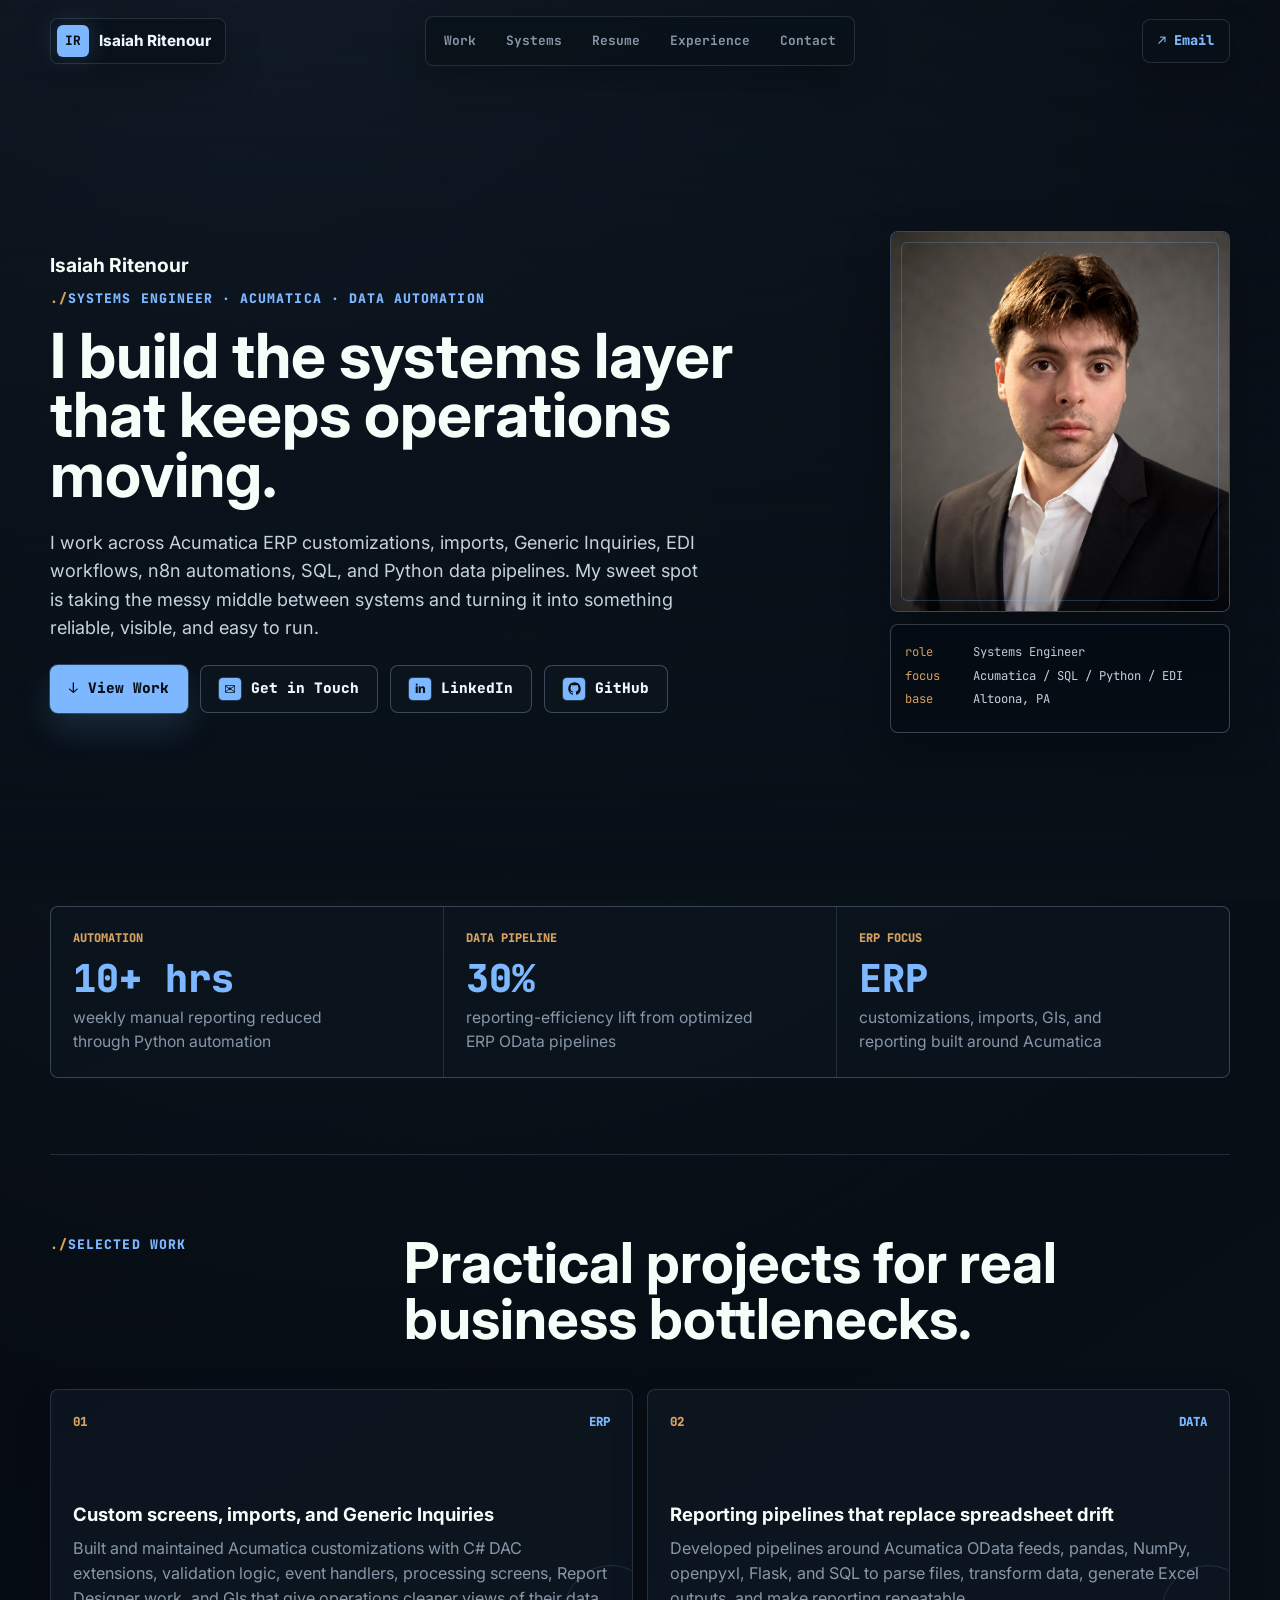
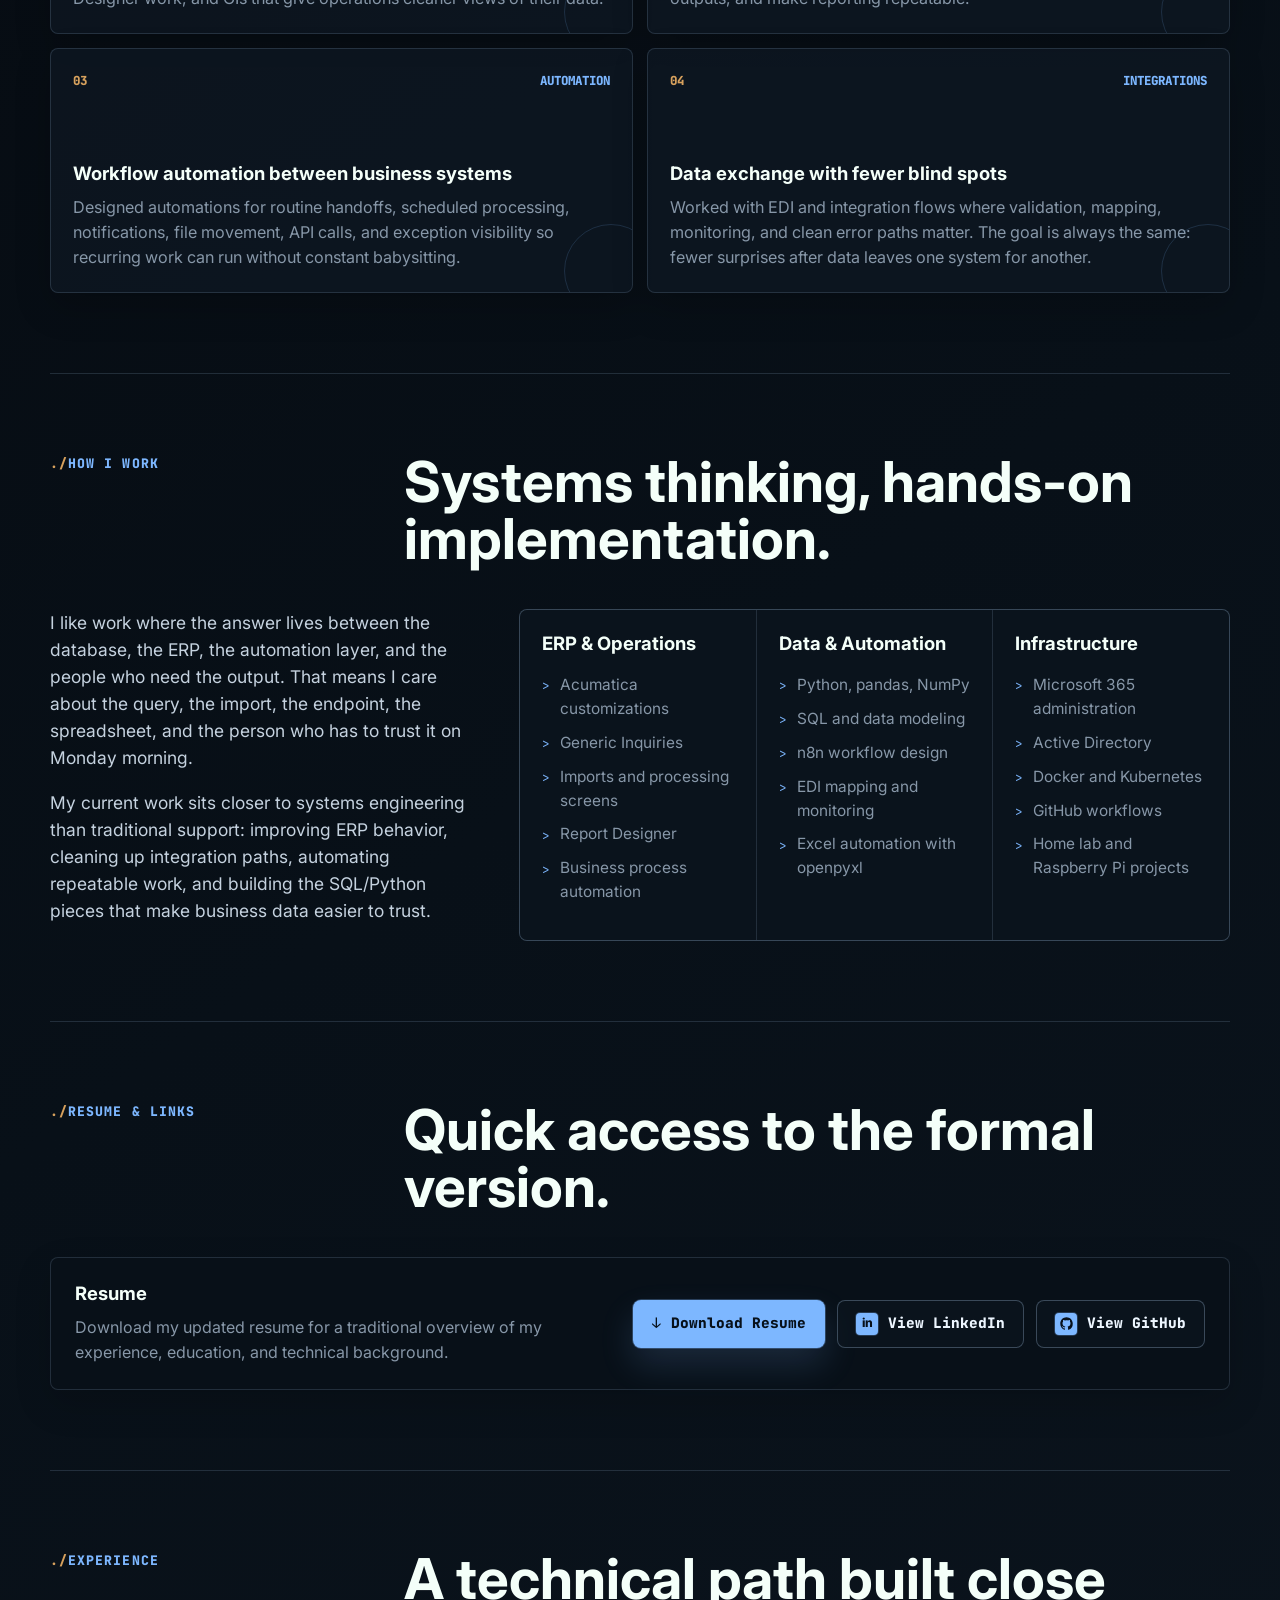
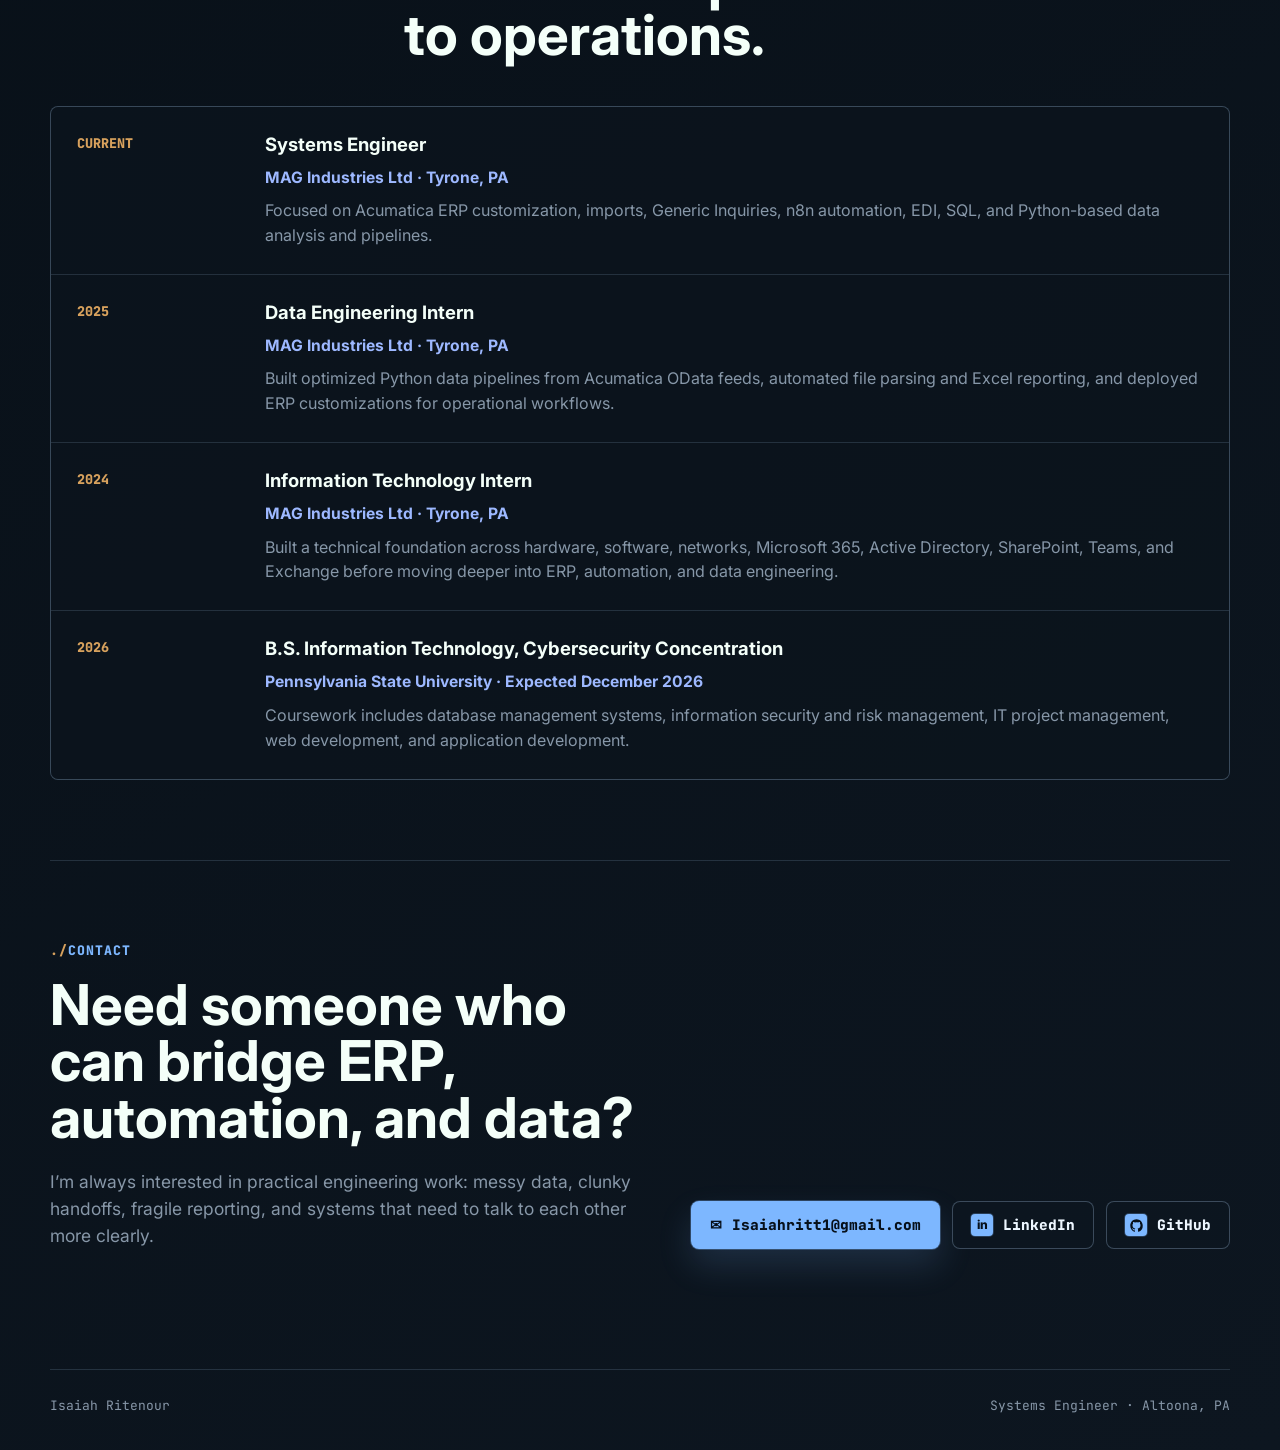
==== index.html @ cf92250d "Make sizing / spacing universal from devices to devices." ====
<!doctype html>
<html lang="en">
  <head>
    <meta charset="utf-8">
    <meta name="viewport" content="width=device-width, initial-scale=1">
    <meta
      name="description"
      content="Isaiah Ritenour's portfolio featuring Acumatica ERP customizations, EDI workflows, n8n automation, SQL, Python data pipelines, and IT systems engineering projects."
    >
    <meta property="og:title" content="Isaiah Ritenour | Systems Engineer">
    <meta
      property="og:description"
      content="Portfolio featuring Acumatica ERP customizations, EDI workflows, n8n automation, SQL, Python data pipelines, and IT systems engineering projects."
    >
    <meta property="og:url" content="https://isaiahritenour.com">
    <meta property="og:type" content="website">
    <meta property="og:site_name" content="Isaiah Ritenour Portfolio">
    <meta property="og:image" content="https://isaiahritenour.com/assets/favicon.png">
    <meta property="og:image:alt" content="IR monogram for Isaiah Ritenour">
    <meta name="twitter:card" content="summary">
    <meta name="twitter:title" content="Isaiah Ritenour | Systems Engineer">
    <meta
      name="twitter:description"
      content="Portfolio featuring Acumatica ERP customizations, EDI workflows, n8n automation, SQL, Python data pipelines, and IT systems engineering projects."
    >
    <meta name="twitter:image" content="https://isaiahritenour.com/assets/favicon.png">
    <meta name="twitter:image:alt" content="IR monogram for Isaiah Ritenour">
    <title>Isaiah Ritenour | Systems Engineer & Automation Developer</title>
    <link rel="canonical" href="https://isaiahritenour.com/">
    <link rel="icon" type="image/png" href="assets/favicon.png">
    <link rel="apple-touch-icon" href="assets/favicon.png">
    <link rel="preconnect" href="https://fonts.googleapis.com">
    <link rel="preconnect" href="https://fonts.gstatic.com" crossorigin>
    <link
      href="https://fonts.googleapis.com/css2?family=Inter:wght@400;500;600;700;800&family=JetBrains+Mono:wght@500;600;700&display=swap"
      rel="stylesheet"
    >
    <link rel="stylesheet" href="styles.css">
  </head>
  <body>
    <header class="site-header" data-header>
      <a class="brand" href="#top" aria-label="Isaiah Ritenour home">
        <span class="brand-mark">IR</span>
        <span>Isaiah Ritenour</span>
      </a>

      <nav class="nav" aria-label="Primary navigation">
        <a href="#work">Work</a>
        <a href="#systems">Systems</a>
        <a href="#resume">Resume</a>
        <a href="#experience">Experience</a>
        <a href="#contact">Contact</a>
      </nav>

      <a class="header-action" href="mailto:Isaiahritt1@gmail.com">
        <span aria-hidden="true">&nearr;</span>
        Email
      </a>
    </header>

    <main id="top">
      <section class="hero section">
        <div class="hero-copy">
          <p class="hero-name">Isaiah Ritenour</p>
          <p class="eyebrow">Systems Engineer &middot; Acumatica &middot; Data Automation</p>
          <h1>I build the systems layer that keeps operations moving.</h1>
          <p class="hero-lede">
            I work across Acumatica ERP customizations, imports, Generic Inquiries,
            EDI workflows, n8n automations, SQL, and Python data pipelines. My sweet
            spot is taking the messy middle between systems and turning it into
            something reliable, visible, and easy to run.
          </p>
          <div class="hero-actions" aria-label="Intro actions">
            <a class="button button-primary" href="#work">
              <span aria-hidden="true">&darr;</span>
              View Work
            </a>
            <a class="button button-secondary" href="mailto:Isaiahritt1@gmail.com">
              <span class="button-icon" aria-hidden="true">&#9993;</span>
              Get in Touch
            </a>
            <a
              class="button button-secondary"
              href="https://www.linkedin.com/in/isaiah-ritenour-b530b02b4/"
              target="_blank"
              rel="noopener noreferrer"
            >
              <span class="linkedin-mark" aria-hidden="true">in</span>
              LinkedIn
            </a>
            <a
              class="button button-secondary"
              href="https://github.com/IsaiahRitenour"
              target="_blank"
              rel="noopener noreferrer"
            >
              <span class="github-mark" aria-hidden="true">
                <svg viewBox="0 0 24 24" focusable="false">
                  <path d="M12 2C6.48 2 2 6.58 2 12.25c0 4.53 2.87 8.37 6.84 9.72.5.09.68-.22.68-.49 0-.24-.01-.88-.01-1.73-2.78.62-3.37-1.37-3.37-1.37-.45-1.19-1.11-1.51-1.11-1.51-.91-.64.07-.63.07-.63 1 .07 1.53 1.06 1.53 1.06.89 1.56 2.34 1.11 2.91.85.09-.66.35-1.11.63-1.37-2.22-.26-4.56-1.14-4.56-5.07 0-1.12.39-2.03 1.03-2.75-.1-.26-.45-1.3.1-2.71 0 0 .84-.28 2.75 1.05A9.35 9.35 0 0 1 12 6.98c.85 0 1.71.12 2.51.34 1.91-1.33 2.75-1.05 2.75-1.05.55 1.41.2 2.45.1 2.71.64.72 1.03 1.63 1.03 2.75 0 3.94-2.34 4.81-4.57 5.06.36.32.68.94.68 1.9 0 1.37-.01 2.48-.01 2.82 0 .27.18.59.69.49A10.05 10.05 0 0 0 22 12.25C22 6.58 17.52 2 12 2Z"></path>
                </svg>
              </span>
              GitHub
            </a>
          </div>
        </div>

        <aside class="portrait-panel" aria-label="Portrait and profile summary">
          <div class="portrait-frame">
            <img src="assets/isaiah-ritenour.png" alt="Portrait of Isaiah Ritenour">
          </div>
          <div class="system-card">
            <div class="terminal-bar" aria-hidden="true">
              <span></span>
              <span></span>
              <span></span>
            </div>
            <p class="terminal-line"><span>role</span> Systems Engineer</p>
            <p class="terminal-line"><span>focus</span> Acumatica / SQL / Python / EDI</p>
            <p class="terminal-line"><span>base</span> Altoona, PA</p>
          </div>
        </aside>
      </section>

      <section class="section metrics" aria-label="Portfolio highlights">
        <div data-label="automation">
          <span class="metric-value">10+ hrs</span>
          <span class="metric-label">weekly manual reporting reduced through Python automation</span>
        </div>
        <div data-label="data pipeline">
          <span class="metric-value">30%</span>
          <span class="metric-label">reporting-efficiency lift from optimized ERP OData pipelines</span>
        </div>
        <div data-label="erp focus">
          <span class="metric-value">ERP</span>
          <span class="metric-label">customizations, imports, GIs, and reporting built around Acumatica</span>
        </div>
      </section>

      <section class="section split-section" id="work">
        <div class="section-intro">
          <p class="eyebrow">Selected Work</p>
          <h2>Practical projects for real business bottlenecks.</h2>
        </div>

        <div class="work-grid">
          <article class="work-card">
            <div class="card-topline">
              <span>01</span>
              <span>ERP</span>
            </div>
            <h3>Custom screens, imports, and Generic Inquiries</h3>
            <p>
              Built and maintained Acumatica customizations with C# DAC extensions,
              validation logic, event handlers, processing screens, Report Designer
              work, and GIs that give operations cleaner views of their data.
            </p>
          </article>

          <article class="work-card">
            <div class="card-topline">
              <span>02</span>
              <span>Data</span>
            </div>
            <h3>Reporting pipelines that replace spreadsheet drift</h3>
            <p>
              Developed pipelines around Acumatica OData feeds, pandas, NumPy,
              openpyxl, Flask, and SQL to parse files, transform data, generate Excel
              outputs, and make reporting repeatable.
            </p>
          </article>

          <article class="work-card">
            <div class="card-topline">
              <span>03</span>
              <span>Automation</span>
            </div>
            <h3>Workflow automation between business systems</h3>
            <p>
              Designed automations for routine handoffs, scheduled processing,
              notifications, file movement, API calls, and exception visibility so
              recurring work can run without constant babysitting.
            </p>
          </article>

          <article class="work-card">
            <div class="card-topline">
              <span>04</span>
              <span>Integrations</span>
            </div>
            <h3>Data exchange with fewer blind spots</h3>
            <p>
              Worked with EDI and integration flows where validation, mapping,
              monitoring, and clean error paths matter. The goal is always the same:
              fewer surprises after data leaves one system for another.
            </p>
          </article>
        </div>
      </section>

      <section class="section capabilities" id="systems">
        <div class="section-intro">
          <p class="eyebrow">How I Work</p>
          <h2>Systems thinking, hands-on implementation.</h2>
        </div>

        <div class="capability-layout">
          <div class="capability-copy">
            <p>
              I like work where the answer lives between the database, the ERP, the
              automation layer, and the people who need the output. That means I care
              about the query, the import, the endpoint, the spreadsheet, and the
              person who has to trust it on Monday morning.
            </p>
            <p>
              My current work sits closer to systems engineering than traditional
              support: improving ERP behavior, cleaning up integration paths,
              automating repeatable work, and building the SQL/Python pieces that
              make business data easier to trust.
            </p>
          </div>

          <div class="skill-columns" aria-label="Technical skill groups">
            <div>
              <h3>ERP & Operations</h3>
              <ul>
                <li>Acumatica customizations</li>
                <li>Generic Inquiries</li>
                <li>Imports and processing screens</li>
                <li>Report Designer</li>
                <li>Business process automation</li>
              </ul>
            </div>
            <div>
              <h3>Data & Automation</h3>
              <ul>
                <li>Python, pandas, NumPy</li>
                <li>SQL and data modeling</li>
                <li>n8n workflow design</li>
                <li>EDI mapping and monitoring</li>
                <li>Excel automation with openpyxl</li>
              </ul>
            </div>
            <div>
              <h3>Infrastructure</h3>
              <ul>
                <li>Microsoft 365 administration</li>
                <li>Active Directory</li>
                <li>Docker and Kubernetes</li>
                <li>GitHub workflows</li>
                <li>Home lab and Raspberry Pi projects</li>
              </ul>
            </div>
          </div>
        </div>
      </section>

      <section class="section resume-section" id="resume">
        <div class="section-intro">
          <p class="eyebrow">Resume & Links</p>
          <h2>Quick access to the formal version.</h2>
        </div>

        <div class="resume-panel">
          <div>
            <h3>Resume</h3>
            <p>
              Download my updated resume for a traditional overview of my
              experience, education, and technical background.
            </p>
          </div>
          <div class="resume-actions">
            <a
              class="button button-primary"
              href="assets/Isaiah_Ritenour_Resume.pdf"
              target="_blank"
              rel="noopener noreferrer"
            >
              <span aria-hidden="true">&darr;</span>
              Download Resume
            </a>
            <a
              class="button button-secondary"
              href="https://www.linkedin.com/in/isaiah-ritenour-b530b02b4/"
              target="_blank"
              rel="noopener noreferrer"
            >
              <span class="linkedin-mark" aria-hidden="true">in</span>
              View LinkedIn
            </a>
            <a
              class="button button-secondary"
              href="https://github.com/IsaiahRitenour"
              target="_blank"
              rel="noopener noreferrer"
            >
              <span class="github-mark" aria-hidden="true">
                <svg viewBox="0 0 24 24" focusable="false">
                  <path d="M12 2C6.48 2 2 6.58 2 12.25c0 4.53 2.87 8.37 6.84 9.72.5.09.68-.22.68-.49 0-.24-.01-.88-.01-1.73-2.78.62-3.37-1.37-3.37-1.37-.45-1.19-1.11-1.51-1.11-1.51-.91-.64.07-.63.07-.63 1 .07 1.53 1.06 1.53 1.06.89 1.56 2.34 1.11 2.91.85.09-.66.35-1.11.63-1.37-2.22-.26-4.56-1.14-4.56-5.07 0-1.12.39-2.03 1.03-2.75-.1-.26-.45-1.3.1-2.71 0 0 .84-.28 2.75 1.05A9.35 9.35 0 0 1 12 6.98c.85 0 1.71.12 2.51.34 1.91-1.33 2.75-1.05 2.75-1.05.55 1.41.2 2.45.1 2.71.64.72 1.03 1.63 1.03 2.75 0 3.94-2.34 4.81-4.57 5.06.36.32.68.94.68 1.9 0 1.37-.01 2.48-.01 2.82 0 .27.18.59.69.49A10.05 10.05 0 0 0 22 12.25C22 6.58 17.52 2 12 2Z"></path>
                </svg>
              </span>
              View GitHub
            </a>
          </div>
        </div>
      </section>

      <section class="section experience" id="experience">
        <div class="section-intro">
          <p class="eyebrow">Experience</p>
          <h2>A technical path built close to operations.</h2>
        </div>

        <div class="timeline">
          <article class="timeline-item">
            <div class="timeline-date">Current</div>
            <div>
              <h3>Systems Engineer</h3>
              <p class="muted">MAG Industries Ltd &middot; Tyrone, PA</p>
              <p>
                Focused on Acumatica ERP customization, imports, Generic Inquiries,
                n8n automation, EDI, SQL, and Python-based data analysis and
                pipelines.
              </p>
            </div>
          </article>

          <article class="timeline-item">
            <div class="timeline-date">2025</div>
            <div>
              <h3>Data Engineering Intern</h3>
              <p class="muted">MAG Industries Ltd &middot; Tyrone, PA</p>
              <p>
                Built optimized Python data pipelines from Acumatica OData feeds,
                automated file parsing and Excel reporting, and deployed ERP
                customizations for operational workflows.
              </p>
            </div>
          </article>

          <article class="timeline-item">
            <div class="timeline-date">2024</div>
            <div>
              <h3>Information Technology Intern</h3>
              <p class="muted">MAG Industries Ltd &middot; Tyrone, PA</p>
              <p>
                Built a technical foundation across hardware, software, networks,
                Microsoft 365, Active Directory, SharePoint, Teams, and Exchange
                before moving deeper into ERP, automation, and data engineering.
              </p>
            </div>
          </article>

          <article class="timeline-item">
            <div class="timeline-date">2026</div>
            <div>
              <h3>B.S. Information Technology, Cybersecurity Concentration</h3>
              <p class="muted">Pennsylvania State University &middot; Expected December 2026</p>
              <p>
                Coursework includes database management systems, information
                security and risk management, IT project management, web development,
                and application development.
              </p>
            </div>
          </article>
        </div>
      </section>

      <section class="section contact-section" id="contact">
        <div>
          <p class="eyebrow">Contact</p>
          <h2>Need someone who can bridge ERP, automation, and data?</h2>
          <p>
            I&rsquo;m always interested in practical engineering work: messy data, clunky
            handoffs, fragile reporting, and systems that need to talk to each other
            more clearly.
          </p>
        </div>
        <div class="contact-actions">
          <a class="button button-primary" href="mailto:Isaiahritt1@gmail.com">
            <span aria-hidden="true">&#9993;</span>
            Isaiahritt1@gmail.com
          </a>
          <a
            class="button button-secondary"
            href="https://www.linkedin.com/in/isaiah-ritenour-b530b02b4/"
            target="_blank"
            rel="noopener noreferrer"
          >
            <span class="linkedin-mark" aria-hidden="true">in</span>
            LinkedIn
          </a>
          <a
            class="button button-secondary"
            href="https://github.com/IsaiahRitenour"
            target="_blank"
            rel="noopener noreferrer"
          >
            <span class="github-mark" aria-hidden="true">
              <svg viewBox="0 0 24 24" focusable="false">
                <path d="M12 2C6.48 2 2 6.58 2 12.25c0 4.53 2.87 8.37 6.84 9.72.5.09.68-.22.68-.49 0-.24-.01-.88-.01-1.73-2.78.62-3.37-1.37-3.37-1.37-.45-1.19-1.11-1.51-1.11-1.51-.91-.64.07-.63.07-.63 1 .07 1.53 1.06 1.53 1.06.89 1.56 2.34 1.11 2.91.85.09-.66.35-1.11.63-1.37-2.22-.26-4.56-1.14-4.56-5.07 0-1.12.39-2.03 1.03-2.75-.1-.26-.45-1.3.1-2.71 0 0 .84-.28 2.75 1.05A9.35 9.35 0 0 1 12 6.98c.85 0 1.71.12 2.51.34 1.91-1.33 2.75-1.05 2.75-1.05.55 1.41.2 2.45.1 2.71.64.72 1.03 1.63 1.03 2.75 0 3.94-2.34 4.81-4.57 5.06.36.32.68.94.68 1.9 0 1.37-.01 2.48-.01 2.82 0 .27.18.59.69.49A10.05 10.05 0 0 0 22 12.25C22 6.58 17.52 2 12 2Z"></path>
              </svg>
            </span>
            GitHub
          </a>
        </div>
      </section>
    </main>

    <footer class="footer">
      <span>Isaiah Ritenour</span>
      <span>Systems Engineer &middot; Altoona, PA</span>
    </footer>

    <script src="script.js"></script>
  </body>
</html>
---- styles.css ----
:root {
  --ink: #edf6ff;
  --text: #c5d2df;
  --muted: #8797a8;
  --bg: #081018;
  --bg-2: #0d1721;
  --panel: rgba(13, 23, 33, 0.86);
  --panel-strong: rgba(17, 31, 45, 0.94);
  --line: rgba(142, 169, 197, 0.2);
  --line-strong: rgba(142, 169, 197, 0.36);
  --accent: #7db7ff;
  --accent-2: #d7a15d;
  --accent-3: #9db8ff;
  --danger: #ff6f91;
  --shadow: 0 18px 46px rgba(0, 0, 0, 0.28);
  --radius: 8px;
  --page-width: min(1180px, calc(100% - 40px));
  --mono: "JetBrains Mono", "SFMono-Regular", Consolas, monospace;
}

* {
  box-sizing: border-box;
}

html {
  scroll-behavior: smooth;
}

body {
  margin: 0;
  color: var(--ink);
  background:
    radial-gradient(circle at 18% 0%, rgba(125, 183, 255, 0.1), transparent 30%),
    linear-gradient(145deg, #05080d 0%, var(--bg) 50%, #0d1620 100%);
  font-family: Inter, system-ui, -apple-system, BlinkMacSystemFont, "Segoe UI", sans-serif;
  line-height: 1.55;
}

body::before {
  position: fixed;
  inset: 0;
  z-index: -1;
  pointer-events: none;
  background: linear-gradient(180deg, transparent 0%, rgba(8, 16, 24, 0.62) 56%, var(--bg) 100%);
  content: "";
}

img {
  display: block;
  max-width: 100%;
}

a {
  color: inherit;
  text-decoration: none;
}

.site-header {
  position: sticky;
  top: 0;
  z-index: 20;
  display: grid;
  grid-template-columns: 1fr auto 1fr;
  align-items: center;
  gap: 24px;
  width: var(--page-width);
  min-height: 76px;
  margin: 0 auto;
  padding: 16px 0;
  transition: min-height 180ms ease;
}

.site-header.is-scrolled {
  min-height: 64px;
}

.brand,
.header-action,
.nav {
  background: rgba(8, 16, 24, 0.76);
  border: 1px solid var(--line);
  backdrop-filter: blur(18px);
  box-shadow: 0 12px 34px rgba(0, 0, 0, 0.26);
}

.brand {
  justify-self: start;
  display: inline-flex;
  align-items: center;
  gap: 10px;
  min-height: 44px;
  padding: 6px 14px 6px 6px;
  border-radius: var(--radius);
  color: var(--ink);
  font-size: clamp(0.95rem, 0.78rem + 0.22vw, 1.08rem);
  font-weight: 750;
}

.brand-mark {
  display: inline-grid;
  place-items: center;
  width: 32px;
  height: 32px;
  border: 1px solid rgba(125, 183, 255, 0.58);
  border-radius: 6px;
  color: #07101a;
  background: var(--accent);
  font-family: var(--mono);
  font-size: clamp(0.78rem, 0.68rem + 0.16vw, 0.88rem);
  box-shadow: 0 0 26px rgba(125, 183, 255, 0.22);
}

.nav {
  display: flex;
  justify-content: center;
  gap: 6px;
  padding: 6px;
  border-radius: var(--radius);
}

.nav a {
  padding: 8px 12px;
  border-radius: 6px;
  color: var(--muted);
  font-family: var(--mono);
  font-size: clamp(0.78rem, 0.68rem + 0.16vw, 0.88rem);
  font-weight: 700;
}

.nav a:hover,
.nav a:focus-visible {
  color: var(--accent);
  background: rgba(125, 183, 255, 0.1);
  outline: none;
}

.header-action {
  justify-self: end;
  display: inline-flex;
  align-items: center;
  gap: 8px;
  min-height: 44px;
  padding: 0 15px;
  border-radius: var(--radius);
  color: var(--accent);
  font-family: var(--mono);
  font-size: clamp(0.82rem, 0.72rem + 0.16vw, 0.92rem);
  font-weight: 800;
}

.section {
  width: var(--page-width);
  margin: 0 auto;
}

.hero {
  display: grid;
  grid-template-columns: minmax(0, 1.08fr) minmax(300px, 0.52fr);
  align-items: center;
  gap: clamp(34px, 5vw, 68px);
  min-height: min(calc(100svh - 76px), 860px);
  padding: 30px 0 54px;
}

.hero-name {
  margin-bottom: 8px;
  color: #f4fff9;
  font-size: clamp(1.05rem, 0.82rem + 0.48vw, 1.28rem);
  font-weight: 700;
}

.eyebrow {
  margin: 0 0 16px;
  color: var(--accent);
  font-family: var(--mono);
  font-size: clamp(0.78rem, 0.68rem + 0.18vw, 0.88rem);
  font-weight: 800;
  letter-spacing: 0.08em;
  text-transform: uppercase;
}

.eyebrow::before {
  color: var(--accent-2);
  content: "./";
}

h1,
h2,
h3,
p {
  margin-top: 0;
}

h1 {
  max-width: 760px;
  margin-bottom: 24px;
  color: #f4fff9;
  font-size: clamp(3rem, 4.85vw, 4.55rem);
  line-height: 0.96;
  letter-spacing: 0;
}

h2 {
  max-width: 760px;
  margin-bottom: 0;
  color: #f4fff9;
  font-size: clamp(2rem, 4.4vw, 4rem);
  line-height: 1;
  letter-spacing: 0;
}

h3 {
  margin-bottom: 10px;
  color: #f4fff9;
  font-size: clamp(1.06rem, 0.82rem + 0.42vw, 1.34rem);
  line-height: 1.25;
}

.hero-lede {
  max-width: 650px;
  color: var(--text);
  font-size: clamp(1rem, 0.78rem + 0.44vw, 1.16rem);
}

.hero-actions,
.contact-actions {
  display: flex;
  flex-wrap: wrap;
  gap: 12px;
  margin-top: 24px;
}

.button {
  display: inline-flex;
  align-items: center;
  justify-content: center;
  gap: 10px;
  min-height: 48px;
  padding: 0 18px;
  border: 1px solid transparent;
  border-radius: var(--radius);
  font-family: var(--mono);
  font-size: clamp(0.86rem, 0.76rem + 0.18vw, 0.94rem);
  font-weight: 800;
  transition: transform 180ms ease, box-shadow 180ms ease, background 180ms ease;
}

.button:hover {
  transform: translateY(-2px);
}

.button-primary {
  color: #07101a;
  background: var(--accent);
  box-shadow: 0 0 0 1px rgba(125, 183, 255, 0.28), 0 16px 34px rgba(125, 183, 255, 0.16);
}

.button-secondary {
  color: var(--ink);
  background: rgba(13, 23, 33, 0.72);
  border-color: var(--line-strong);
}

.button-icon,
.linkedin-mark {
  display: inline-flex;
  align-items: center;
  justify-content: center;
  width: 22px;
  height: 22px;
  border-radius: 4px;
  color: #07101a;
  background: var(--accent);
  font-family: Inter, system-ui, sans-serif;
  font-weight: 800;
  line-height: 1;
  box-shadow: 0 0 0 1px rgba(125, 183, 255, 0.24);
}

.button-icon {
  font-size: 0.88rem;
}

.linkedin-mark {
  font-size: 0.76rem;
}

.github-mark {
  display: inline-flex;
  align-items: center;
  justify-content: center;
  width: 22px;
  height: 22px;
  border-radius: 4px;
  color: #07101a;
  background: var(--accent);
  box-shadow: 0 0 0 1px rgba(125, 183, 255, 0.24);
}

.github-mark svg {
  width: 15px;
  height: 15px;
  fill: currentColor;
}

.portrait-panel {
  position: relative;
  display: grid;
  gap: 12px;
  align-self: center;
  justify-self: end;
  width: min(100%, 340px);
  min-height: 0;
}

.portrait-frame {
  position: relative;
  overflow: hidden;
  min-height: 0;
  aspect-ratio: 1 / 1.12;
  border: 1px solid var(--line-strong);
  border-radius: var(--radius);
  background: var(--panel);
  box-shadow: var(--shadow);
}

.portrait-frame::before {
  position: absolute;
  inset: 10px;
  z-index: 2;
  border: 1px solid rgba(125, 183, 255, 0.24);
  border-radius: 6px;
  pointer-events: none;
  content: "";
}

.portrait-frame::after {
  position: absolute;
  inset: 0;
  background: linear-gradient(180deg, transparent 68%, rgba(8, 16, 24, 0.28) 100%);
  pointer-events: none;
  content: "";
}

.portrait-frame img {
  width: 100%;
  height: 100%;
  min-height: 0;
  object-fit: cover;
  object-position: 52% 22%;
  filter: saturate(0.92) contrast(1.06);
}

.system-card {
  position: static;
  padding: 18px 14px;
  border: 1px solid var(--line-strong);
  border-radius: var(--radius);
  background: rgba(6, 13, 21, 0.9);
  box-shadow: var(--shadow);
}

.terminal-bar {
  display: none;
}

.terminal-bar span {
  width: 9px;
  height: 9px;
  border-radius: 50%;
  background: var(--danger);
}

.terminal-bar span:nth-child(2) {
  background: var(--accent-2);
}

.terminal-bar span:nth-child(3) {
  background: var(--accent-3);
}

.terminal-line {
  display: grid;
  grid-template-columns: 58px 1fr;
  gap: 10px;
  margin-bottom: 5px;
  color: var(--text);
  font-family: var(--mono);
  font-size: clamp(0.72rem, 0.64rem + 0.15vw, 0.8rem);
}

.terminal-line span {
  color: var(--accent-2);
}

.metrics {
  display: grid;
  grid-template-columns: repeat(3, 1fr);
  gap: 1px;
  overflow: hidden;
  margin-bottom: 76px;
  border: 1px solid var(--line);
  border-radius: var(--radius);
  background: var(--line);
}

.metrics div {
  position: relative;
  padding: 22px;
  background: rgba(8, 16, 24, 0.88);
}

.metrics div::before {
  display: block;
  margin-bottom: 12px;
  color: var(--accent-2);
  font-family: var(--mono);
  font-size: clamp(0.72rem, 0.62rem + 0.16vw, 0.84rem);
  font-weight: 800;
  content: attr(data-label);
  text-transform: uppercase;
}

.metric-value,
.metric-label {
  display: block;
}

.metric-value {
  color: var(--accent);
  font-family: var(--mono);
  font-size: clamp(1.7rem, 3vw, 2.4rem);
  font-weight: 850;
  line-height: 1;
}

.metric-label {
  max-width: 290px;
  margin-top: 8px;
  color: var(--muted);
  font-size: clamp(0.94rem, 0.74rem + 0.3vw, 1.12rem);
}

.split-section,
.capabilities,
.resume-section,
.experience,
.contact-section {
  padding: 80px 0;
  border-top: 1px solid var(--line);
}

.section-intro {
  display: grid;
  grid-template-columns: 0.38fr 1fr;
  gap: 40px;
  align-items: start;
  margin-bottom: 42px;
}

.work-grid {
  display: grid;
  grid-template-columns: repeat(2, 1fr);
  gap: 14px;
}

.work-card {
  position: relative;
  display: flex;
  flex-direction: column;
  min-height: 245px;
  padding: 22px;
  overflow: hidden;
  background: var(--panel);
  border: 1px solid var(--line);
  border-radius: var(--radius);
  box-shadow: 0 14px 36px rgba(0, 0, 0, 0.2);
}

.work-card::after {
  position: absolute;
  right: -26px;
  bottom: -26px;
  width: 92px;
  height: 92px;
  border: 1px solid rgba(125, 183, 255, 0.16);
  border-radius: 50%;
  content: "";
}

.work-card p {
  position: relative;
  margin-bottom: 0;
  color: var(--muted);
  font-size: clamp(0.95rem, 0.74rem + 0.34vw, 1.2rem);
}

.card-topline {
  display: flex;
  justify-content: space-between;
  gap: 10px;
  margin-bottom: auto;
  padding-bottom: 34px;
  color: var(--accent);
  font-family: var(--mono);
  font-size: clamp(0.76rem, 0.62rem + 0.2vw, 0.92rem);
  font-weight: 800;
  text-transform: uppercase;
}

.card-topline span:first-child {
  color: var(--accent-2);
}

.capability-layout {
  display: grid;
  grid-template-columns: 0.75fr 1.25fr;
  gap: 42px;
}

.capability-copy {
  color: var(--text);
  font-size: clamp(1.06rem, 0.82rem + 0.34vw, 1.28rem);
}

.skill-columns {
  display: grid;
  grid-template-columns: repeat(3, 1fr);
  gap: 1px;
  overflow: hidden;
  border: 1px solid var(--line);
  border-radius: var(--radius);
  background: var(--line);
}

.skill-columns div {
  padding: 22px;
  background: rgba(8, 16, 24, 0.88);
}

.skill-columns ul {
  display: grid;
  gap: 10px;
  margin: 18px 0 0;
  padding: 0;
  list-style: none;
  color: var(--muted);
  font-size: clamp(0.93rem, 0.74rem + 0.28vw, 1.12rem);
}

.skill-columns li {
  position: relative;
  padding-left: 18px;
}

.skill-columns li::before {
  position: absolute;
  top: 0.28em;
  left: 0;
  color: var(--accent);
  font-family: var(--mono);
  font-size: clamp(0.78rem, 0.66rem + 0.16vw, 0.9rem);
  content: ">";
}

.timeline {
  display: grid;
  gap: 1px;
  overflow: hidden;
  border: 1px solid var(--line);
  border-radius: var(--radius);
  background: var(--line);
}

.timeline-item {
  display: grid;
  grid-template-columns: 160px 1fr;
  gap: 28px;
  padding: 26px;
  background: rgba(8, 16, 24, 0.88);
}

.timeline-date {
  color: var(--accent-2);
  font-family: var(--mono);
  font-size: clamp(0.82rem, 0.68rem + 0.2vw, 0.98rem);
  font-weight: 850;
  text-transform: uppercase;
}

.timeline-item p:last-child {
  margin-bottom: 0;
  color: var(--muted);
  font-size: clamp(0.98rem, 0.78rem + 0.28vw, 1.16rem);
}

.muted {
  margin-bottom: 8px;
  color: var(--accent-3);
  font-size: clamp(0.98rem, 0.8rem + 0.22vw, 1.12rem);
  font-weight: 700;
}

.resume-panel {
  display: grid;
  grid-template-columns: 1fr auto;
  gap: 28px;
  align-items: center;
  padding: 24px;
  border: 1px solid var(--line);
  border-radius: var(--radius);
  background: rgba(8, 16, 24, 0.88);
  box-shadow: 0 14px 36px rgba(0, 0, 0, 0.16);
}

.resume-panel p {
  max-width: 620px;
  margin-bottom: 0;
  color: var(--muted);
  font-size: clamp(0.98rem, 0.78rem + 0.28vw, 1.16rem);
}

.resume-actions {
  display: flex;
  flex-wrap: wrap;
  gap: 12px;
  justify-content: flex-end;
}

.contact-section {
  display: grid;
  grid-template-columns: 1fr auto;
  gap: 36px;
  align-items: end;
  padding-bottom: 120px;
}

.contact-section p:not(.eyebrow) {
  max-width: 700px;
  margin-top: 22px;
  margin-bottom: 0;
  color: var(--muted);
  font-size: clamp(1.07rem, 0.82rem + 0.34vw, 1.3rem);
}

.contact-actions {
  justify-content: flex-end;
  min-width: min(100%, 420px);
}

.footer {
  display: flex;
  justify-content: space-between;
  gap: 20px;
  width: var(--page-width);
  margin: 0 auto;
  padding: 26px 0 34px;
  border-top: 1px solid var(--line);
  color: var(--muted);
  font-family: var(--mono);
  font-size: clamp(0.8rem, 0.7rem + 0.14vw, 0.9rem);
}

@media (min-width: 1600px) {
  :root {
    --page-width: min(1920px, calc(100% - clamp(48px, 5vw, 128px)));
  }

  .hero {
    grid-template-columns: minmax(0, 1fr) minmax(380px, 0.38fr);
    gap: clamp(56px, 5vw, 112px);
    min-height: min(calc(100svh - 76px), 980px);
  }

  .hero-name {
    margin-bottom: 10px;
    font-size: clamp(1.28rem, 0.84rem + 0.44vw, 1.52rem);
  }

  .eyebrow {
    margin-bottom: 20px;
    font-size: clamp(0.88rem, 0.68rem + 0.18vw, 1rem);
  }

  h1 {
    max-width: 1040px;
    margin-bottom: 30px;
    font-size: clamp(4.55rem, 4.35vw, 6.7rem);
  }

  .hero-lede {
    max-width: 840px;
    font-size: clamp(1.16rem, 0.77rem + 0.42vw, 1.42rem);
  }

  .hero-actions {
    gap: 16px;
    margin-top: 34px;
  }

  .button {
    min-height: 56px;
    padding: 0 24px;
    font-size: clamp(0.94rem, 0.78rem + 0.18vw, 1.04rem);
  }

  .button-icon,
  .linkedin-mark,
  .github-mark {
    width: 24px;
    height: 24px;
  }

  .linkedin-mark {
    font-size: 0.8rem;
  }

  .github-mark {
    width: 25px;
    height: 25px;
  }

  .portrait-panel {
    gap: 16px;
    width: min(100%, clamp(390px, 22vw, 500px));
  }

  .system-card {
    padding: 22px 18px;
  }

  .terminal-line {
    grid-template-columns: 72px 1fr;
    gap: 14px;
    margin-bottom: 7px;
    font-size: clamp(0.8rem, 0.64rem + 0.16vw, 0.98rem);
  }
}

@media (max-width: 980px) {
  .site-header {
    grid-template-columns: 1fr auto;
  }

  .nav {
    display: none;
  }

  .hero,
  .capability-layout,
  .resume-panel,
  .contact-section {
    grid-template-columns: 1fr;
  }

  .hero {
    min-height: 0;
    padding-top: 38px;
  }

  .portrait-panel {
    justify-self: start;
    width: min(100%, 340px);
  }

  .portrait-frame,
  .portrait-frame img {
    min-height: 0;
  }

  .metrics,
  .skill-columns {
    grid-template-columns: 1fr 1fr;
  }

  .work-grid {
    grid-template-columns: 1fr;
  }

  .section-intro {
    grid-template-columns: 1fr;
    gap: 10px;
  }

  .contact-actions {
    justify-content: flex-start;
  }

  .resume-actions {
    justify-content: flex-start;
  }
}

@media (max-width: 680px) {
  .site-header,
  .section,
  .footer {
    width: min(100% - 28px, 1180px);
  }

  .site-header {
    gap: 10px;
  }

  .brand span:last-child {
    display: none;
  }

  .header-action {
    padding: 0 13px;
  }

  .hero {
    padding-bottom: 48px;
  }

  h1 {
    font-size: clamp(2.55rem, 12vw, 3.7rem);
  }

  .hero-actions,
  .contact-actions {
    align-items: stretch;
    flex-direction: column;
  }

  .button {
    width: 100%;
  }

  .portrait-frame,
  .portrait-frame img {
    min-height: 0;
  }

  .portrait-panel {
    display: grid;
    gap: 14px;
    min-height: 0;
    width: 100%;
  }


  .system-card {
    position: static;
  }

  .metrics,
  .work-grid,
  .skill-columns {
    grid-template-columns: 1fr;
  }

.split-section,
.capabilities,
.resume-section,
.experience,
.contact-section {
  padding: 70px 0;
}

  .work-card {
    min-height: 250px;
  }

  .card-topline {
    padding-bottom: 34px;
  }

  .timeline-item {
    grid-template-columns: 1fr;
    gap: 8px;
    padding: 22px;
  }

  .terminal-line {
    grid-template-columns: 64px 1fr;
    font-size: 0.76rem;
  }

  .footer {
    flex-direction: column;
  }
}
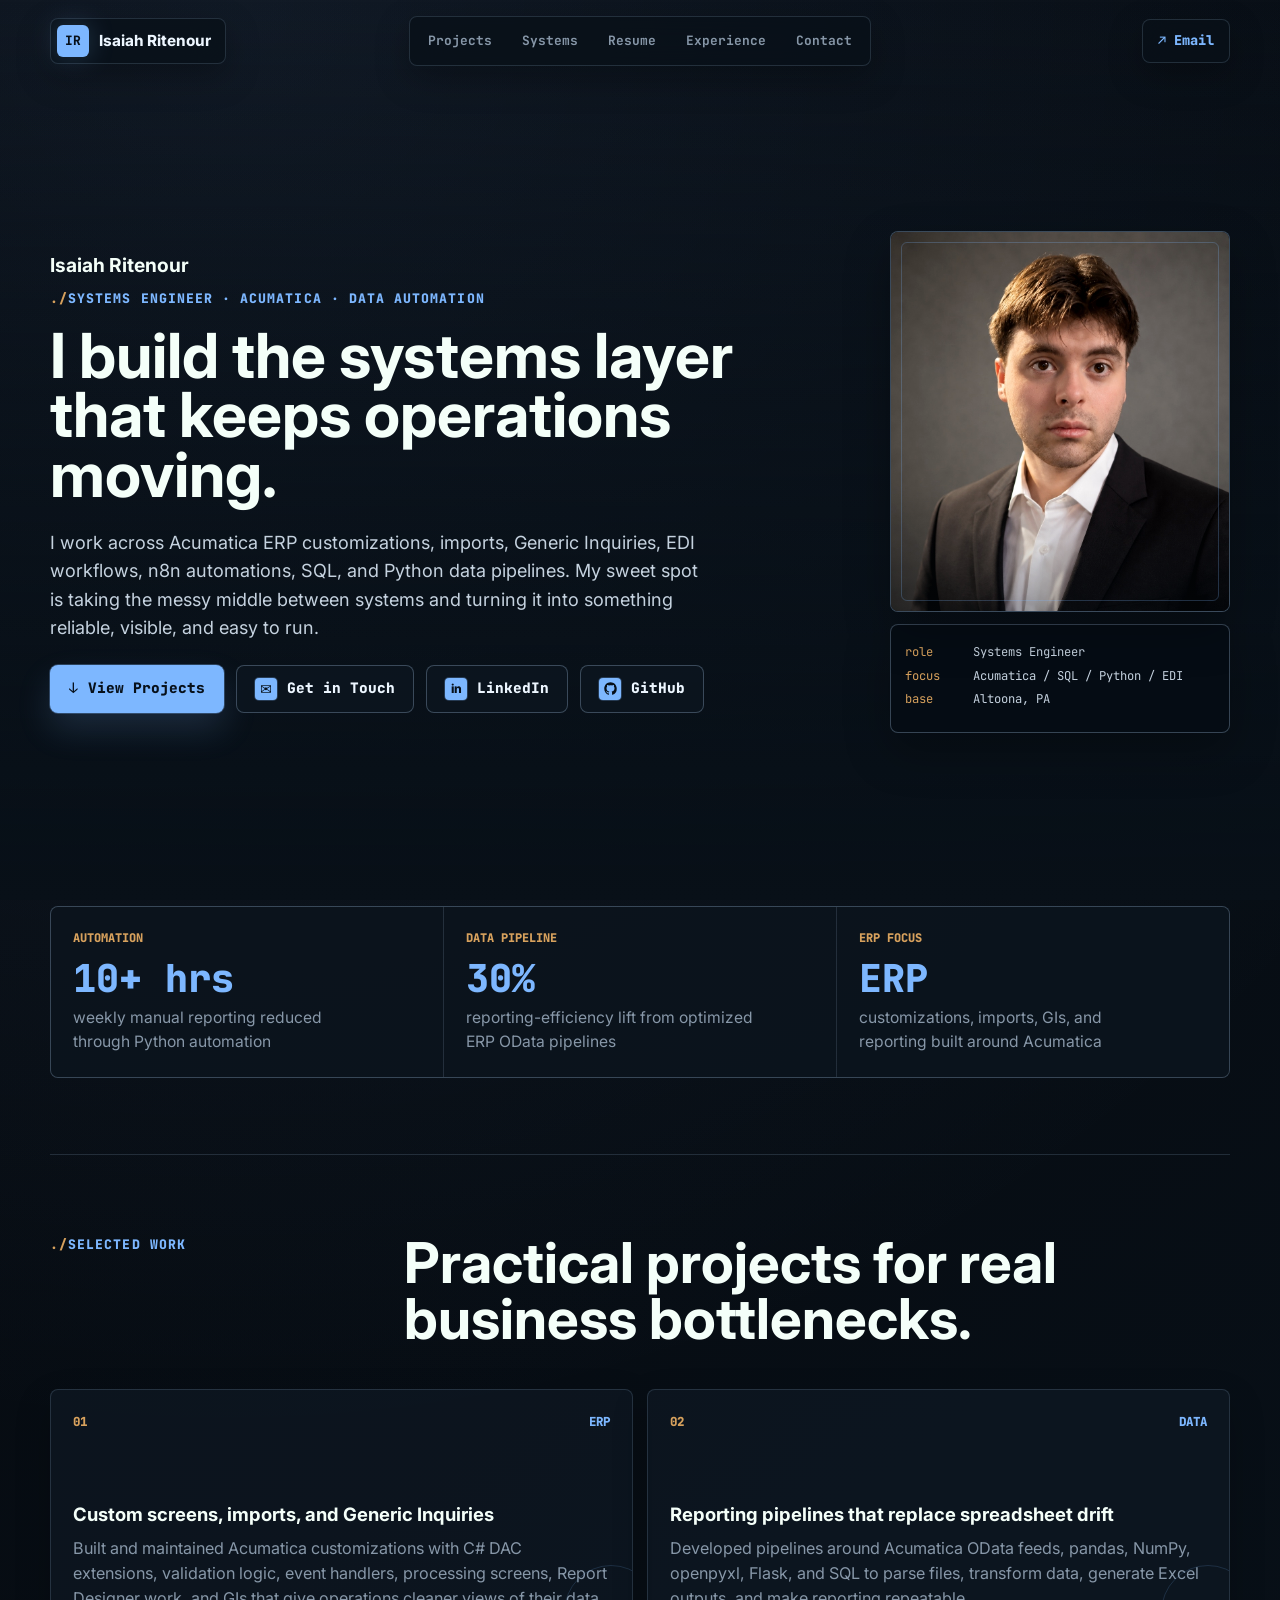
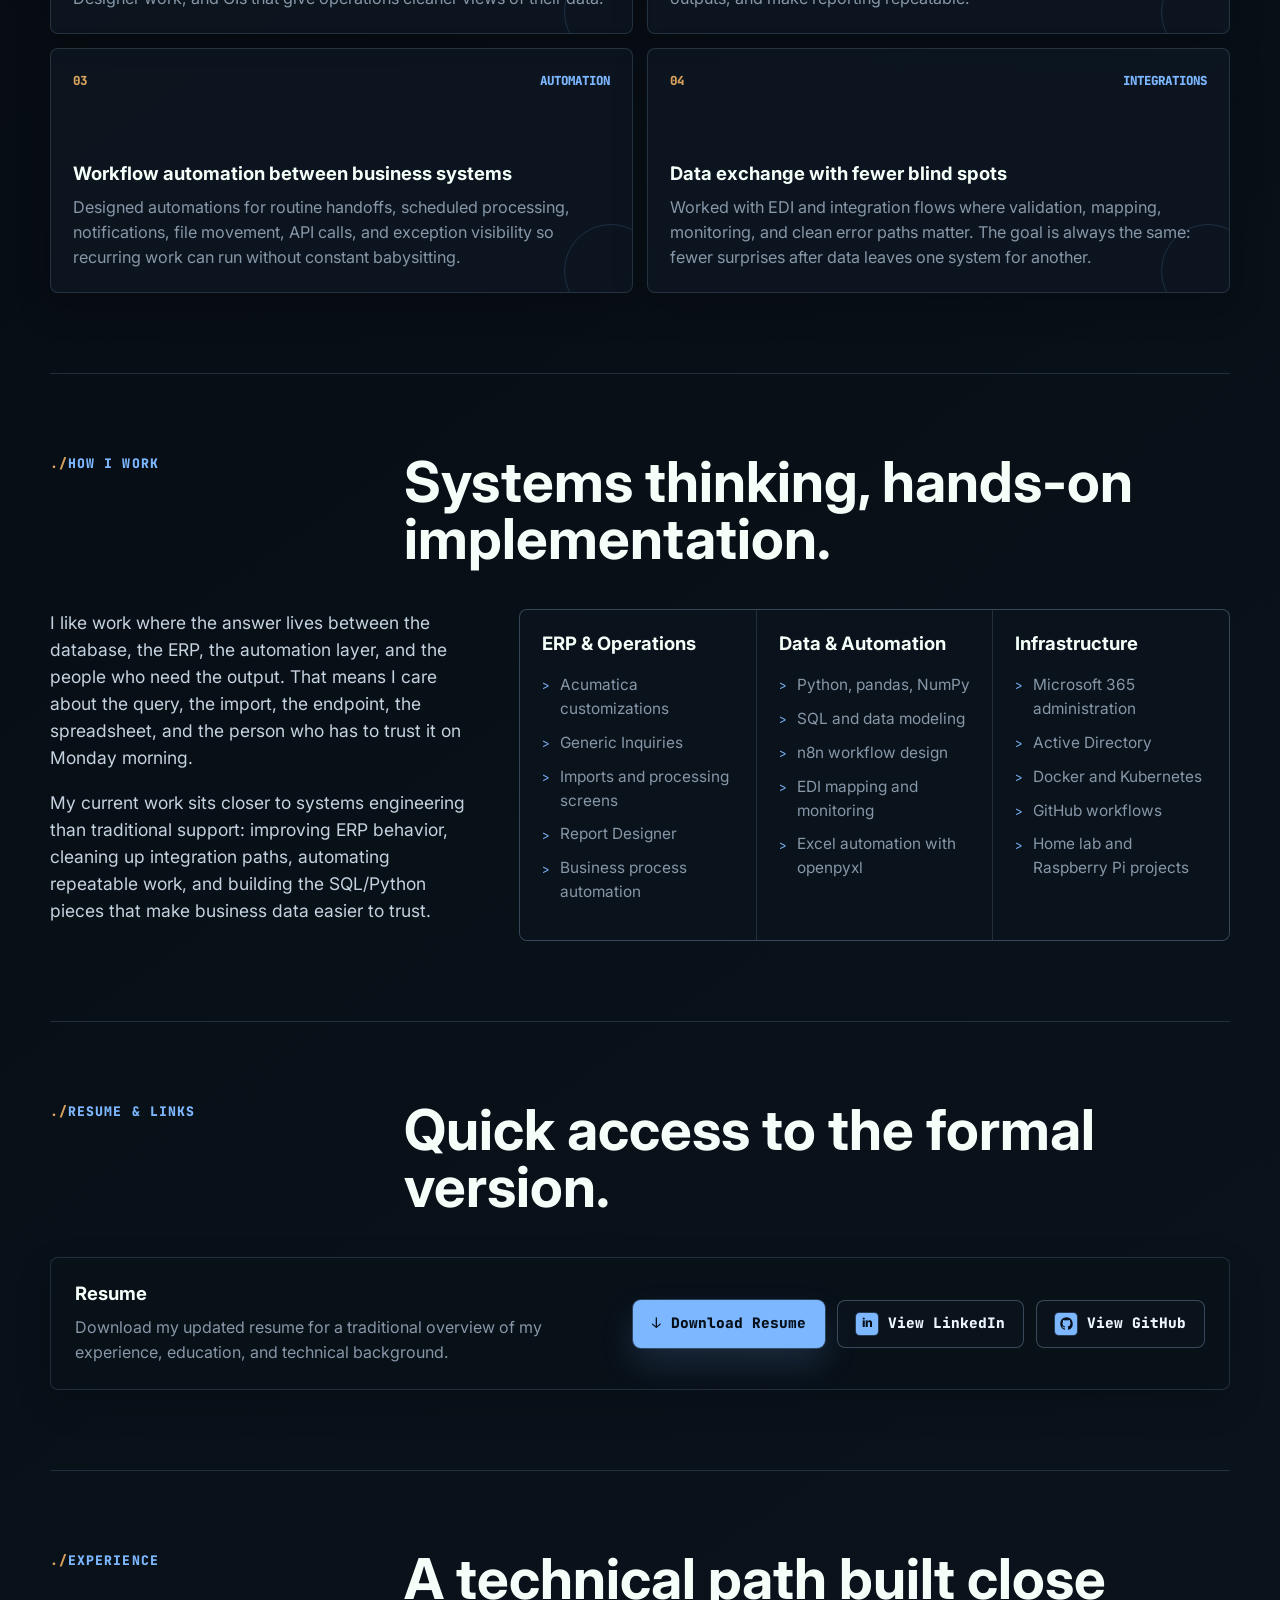
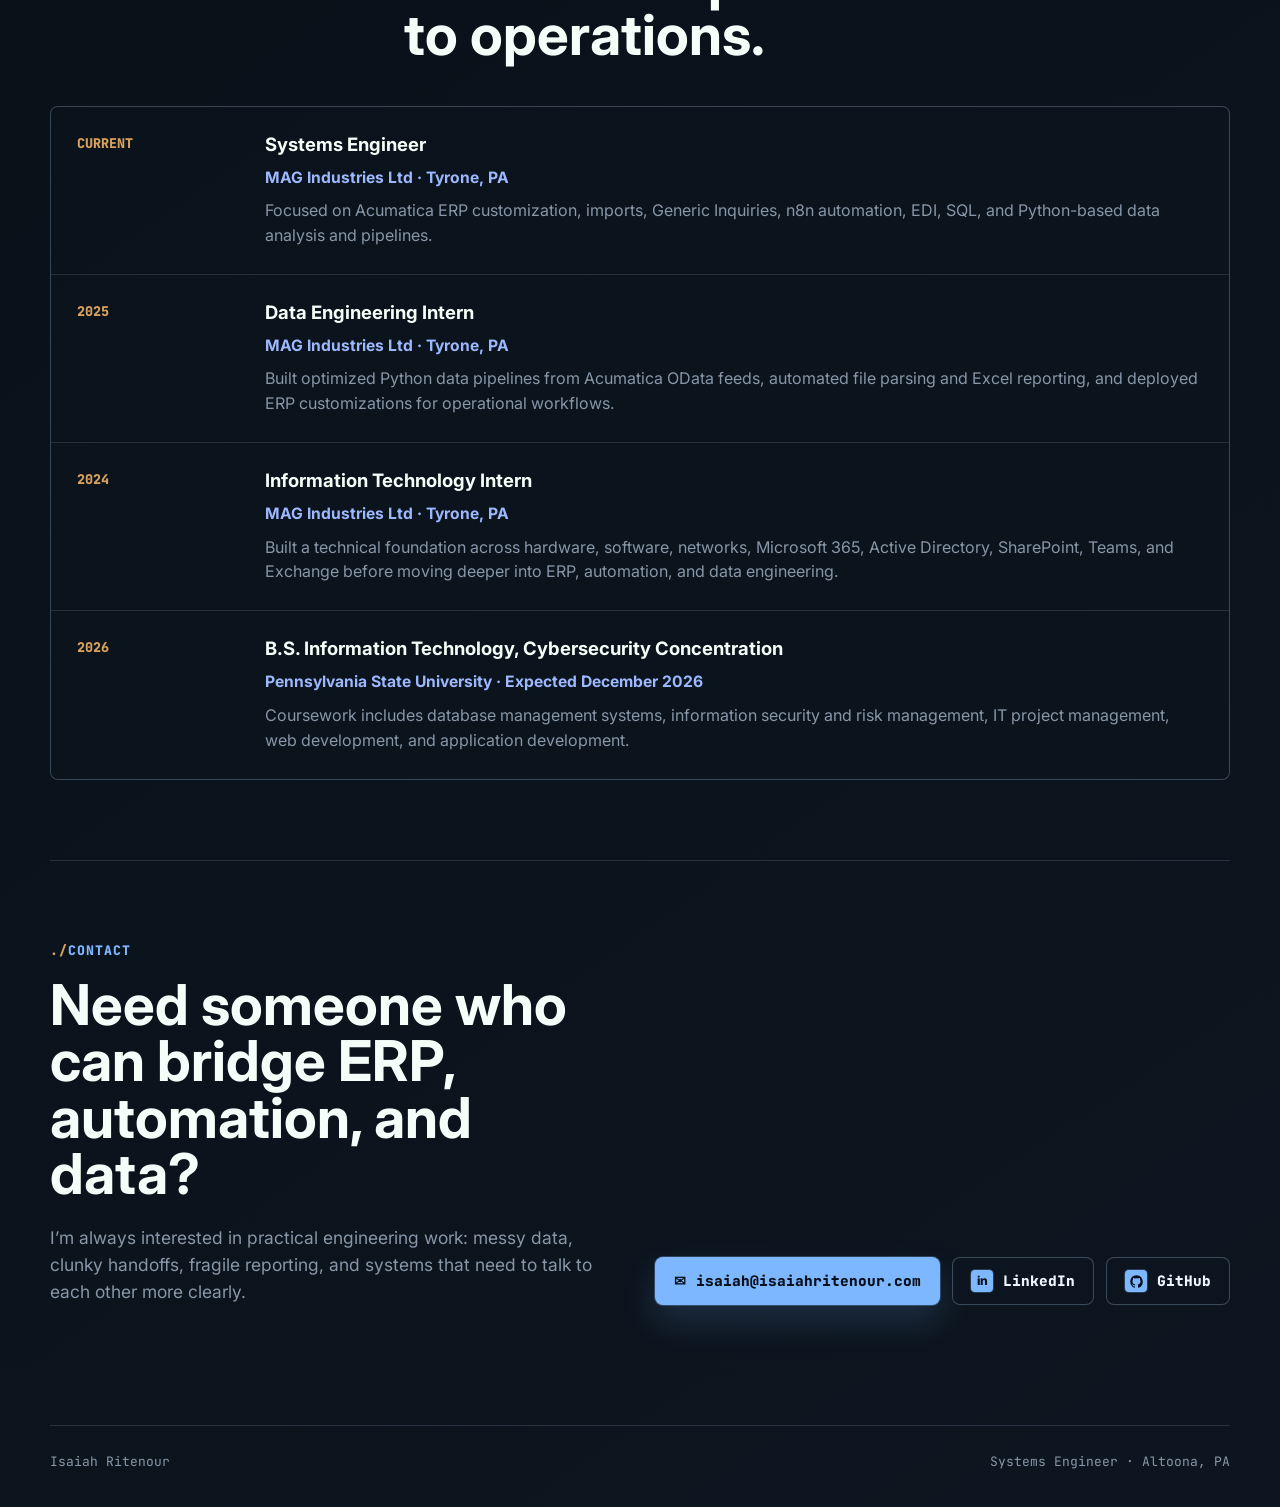
==== commit b99ee231: "Add projects page with interactive n8n workflows, A new addition of a customized 404 page as well." ====
--- a/index.html
+++ b/index.html
@@ -27,8 +27,11 @@
     <meta name="twitter:image:alt" content="IR monogram for Isaiah Ritenour">
     <title>Isaiah Ritenour | Systems Engineer & Automation Developer</title>
     <link rel="canonical" href="https://isaiahritenour.com/">
-    <link rel="icon" type="image/png" href="assets/favicon.png">
-    <link rel="apple-touch-icon" href="assets/favicon.png">
+    <link rel="shortcut icon" href="/favicon.ico">
+    <link rel="icon" type="image/x-icon" href="/favicon.ico">
+    <link rel="icon" type="image/png" sizes="48x48" href="/assets/favicon-48x48.png">
+    <link rel="icon" type="image/png" sizes="32x32" href="/assets/favicon-32x32.png">
+    <link rel="apple-touch-icon" sizes="180x180" href="/assets/apple-touch-icon.png">
     <link rel="preconnect" href="https://fonts.googleapis.com">
     <link rel="preconnect" href="https://fonts.gstatic.com" crossorigin>
     <link
@@ -36,6 +39,43 @@
       rel="stylesheet"
     >
     <link rel="stylesheet" href="styles.css">
+    <script type="application/ld+json">
+      {
+        "@context": "https://schema.org",
+        "@graph": [
+          {
+            "@type": "Person",
+            "@id": "https://isaiahritenour.com/#person",
+            "name": "Isaiah Ritenour",
+            "url": "https://isaiahritenour.com/",
+            "email": "mailto:isaiah@isaiahritenour.com",
+            "jobTitle": "Systems Engineer",
+            "image": "https://isaiahritenour.com/assets/isaiah-ritenour.png",
+            "sameAs": [
+              "https://www.linkedin.com/in/isaiah-ritenour-b530b02b4/",
+              "https://github.com/IsaiahRitenour"
+            ],
+            "knowsAbout": [
+              "Acumatica ERP",
+              "n8n automation",
+              "Python",
+              "SQL",
+              "EDI",
+              "Systems engineering"
+            ]
+          },
+          {
+            "@type": "WebSite",
+            "@id": "https://isaiahritenour.com/#website",
+            "url": "https://isaiahritenour.com/",
+            "name": "Isaiah Ritenour Portfolio",
+            "publisher": {
+              "@id": "https://isaiahritenour.com/#person"
+            }
+          }
+        ]
+      }
+    </script>
   </head>
   <body>
     <header class="site-header" data-header>
@@ -45,14 +85,14 @@
       </a>
 
       <nav class="nav" aria-label="Primary navigation">
-        <a href="#work">Work</a>
+        <a href="projects.html">Projects</a>
         <a href="#systems">Systems</a>
         <a href="#resume">Resume</a>
         <a href="#experience">Experience</a>
         <a href="#contact">Contact</a>
       </nav>
 
-      <a class="header-action" href="mailto:Isaiahritt1@gmail.com">
+      <a class="header-action" href="mailto:isaiah@isaiahritenour.com" aria-label="Email Isaiah Ritenour">
         <span aria-hidden="true">&nearr;</span>
         Email
       </a>
@@ -71,11 +111,11 @@
             something reliable, visible, and easy to run.
           </p>
           <div class="hero-actions" aria-label="Intro actions">
-            <a class="button button-primary" href="#work">
+            <a class="button button-primary" href="projects.html">
               <span aria-hidden="true">&darr;</span>
-              View Work
-            </a>
-            <a class="button button-secondary" href="mailto:Isaiahritt1@gmail.com">
+              View Projects
+            </a>
+            <a class="button button-secondary" href="mailto:isaiah@isaiahritenour.com" aria-label="Email Isaiah Ritenour">
               <span class="button-icon" aria-hidden="true">&#9993;</span>
               Get in Touch
             </a>
@@ -84,6 +124,7 @@
               href="https://www.linkedin.com/in/isaiah-ritenour-b530b02b4/"
               target="_blank"
               rel="noopener noreferrer"
+              aria-label="View Isaiah Ritenour on LinkedIn"
             >
               <span class="linkedin-mark" aria-hidden="true">in</span>
               LinkedIn
@@ -93,6 +134,7 @@
               href="https://github.com/IsaiahRitenour"
               target="_blank"
               rel="noopener noreferrer"
+              aria-label="View Isaiah Ritenour on GitHub"
             >
               <span class="github-mark" aria-hidden="true">
                 <svg viewBox="0 0 24 24" focusable="false">
@@ -274,6 +316,7 @@
               href="assets/Isaiah_Ritenour_Resume.pdf"
               target="_blank"
               rel="noopener noreferrer"
+              aria-label="Download Isaiah Ritenour resume PDF"
             >
               <span aria-hidden="true">&darr;</span>
               Download Resume
@@ -283,6 +326,7 @@
               href="https://www.linkedin.com/in/isaiah-ritenour-b530b02b4/"
               target="_blank"
               rel="noopener noreferrer"
+              aria-label="View Isaiah Ritenour on LinkedIn"
             >
               <span class="linkedin-mark" aria-hidden="true">in</span>
               View LinkedIn
@@ -292,6 +336,7 @@
               href="https://github.com/IsaiahRitenour"
               target="_blank"
               rel="noopener noreferrer"
+              aria-label="View Isaiah Ritenour on GitHub"
             >
               <span class="github-mark" aria-hidden="true">
                 <svg viewBox="0 0 24 24" focusable="false">
@@ -376,15 +421,16 @@
           </p>
         </div>
         <div class="contact-actions">
-          <a class="button button-primary" href="mailto:Isaiahritt1@gmail.com">
+          <a class="button button-primary" href="mailto:isaiah@isaiahritenour.com" aria-label="Email Isaiah Ritenour">
             <span aria-hidden="true">&#9993;</span>
-            Isaiahritt1@gmail.com
+            isaiah@isaiahritenour.com
           </a>
           <a
             class="button button-secondary"
             href="https://www.linkedin.com/in/isaiah-ritenour-b530b02b4/"
             target="_blank"
             rel="noopener noreferrer"
+            aria-label="View Isaiah Ritenour on LinkedIn"
           >
             <span class="linkedin-mark" aria-hidden="true">in</span>
             LinkedIn
@@ -394,6 +440,7 @@
             href="https://github.com/IsaiahRitenour"
             target="_blank"
             rel="noopener noreferrer"
+            aria-label="View Isaiah Ritenour on GitHub"
           >
             <span class="github-mark" aria-hidden="true">
               <svg viewBox="0 0 24 24" focusable="false">
--- a/styles.css
+++ b/styles.css
@@ -128,7 +128,8 @@
 }
 
 .nav a:hover,
-.nav a:focus-visible {
+.nav a:focus-visible,
+.nav a[aria-current="page"] {
   color: var(--accent);
   background: rgba(125, 183, 255, 0.1);
   outline: none;
@@ -661,6 +662,17 @@
   font-size: clamp(0.8rem, 0.7rem + 0.14vw, 0.9rem);
 }
 
+.not-found {
+  display: grid;
+  align-content: center;
+  min-height: min(calc(100svh - 76px), 780px);
+  padding: 78px 0;
+}
+
+.not-found h1 {
+  max-width: 940px;
+}
+
 @media (min-width: 1600px) {
   :root {
     --page-width: min(1920px, calc(100% - clamp(48px, 5vw, 128px)));
@@ -878,7 +890,586 @@
     font-size: 0.76rem;
   }
 
-  .footer {
+.footer {
+  flex-direction: column;
+  }
+}
+
+.projects-hero {
+  display: grid;
+  grid-template-columns: minmax(0, 0.95fr) minmax(320px, 0.55fr);
+  gap: clamp(36px, 6vw, 92px);
+  align-items: end;
+  padding: 78px 0 68px;
+}
+
+.projects-hero-copy {
+  max-width: 720px;
+  margin-bottom: 0;
+  color: var(--text);
+  font-size: clamp(1.05rem, 0.82rem + 0.36vw, 1.28rem);
+}
+
+.project-board,
+.workflow-section {
+  padding: 80px 0;
+  border-top: 1px solid var(--line);
+}
+
+.project-feature {
+  display: grid;
+  grid-template-columns: minmax(0, 1fr) minmax(280px, 0.45fr);
+  gap: 28px;
+  margin-bottom: 16px;
+  padding: 26px;
+  border: 1px solid var(--line-strong);
+  border-radius: var(--radius);
+  background: var(--panel);
+  box-shadow: var(--shadow);
+}
+
+.project-feature-copy p:not(.eyebrow),
+.project-card p {
+  color: var(--muted);
+  font-size: clamp(0.98rem, 0.78rem + 0.3vw, 1.18rem);
+}
+
+.project-feature-stats {
+  display: grid;
+  gap: 1px;
+  overflow: hidden;
+  border: 1px solid var(--line);
+  border-radius: var(--radius);
+  background: var(--line);
+}
+
+.project-feature-stats div {
+  padding: 22px;
+  background: rgba(8, 16, 24, 0.88);
+}
+
+.project-card-grid {
+  display: grid;
+  grid-template-columns: repeat(3, 1fr);
+  gap: 14px;
+}
+
+.project-card {
+  position: relative;
+  display: flex;
+  flex-direction: column;
+  min-height: 280px;
+  padding: 22px;
+  overflow: hidden;
+  border: 1px solid var(--line);
+  border-radius: var(--radius);
+  background: rgba(8, 16, 24, 0.88);
+}
+
+.project-card::after {
+  position: absolute;
+  right: -28px;
+  bottom: -28px;
+  width: 92px;
+  height: 92px;
+  border: 1px solid rgba(125, 183, 255, 0.16);
+  border-radius: 50%;
+  content: "";
+}
+
+.project-tags {
+  position: relative;
+  display: flex;
+  flex-wrap: wrap;
+  gap: 8px;
+  margin-top: auto;
+  padding-top: 22px;
+}
+
+.project-tags span {
+  display: inline-flex;
+  align-items: center;
+  min-height: 30px;
+  padding: 0 10px;
+  border: 1px solid var(--line);
+  border-radius: 999px;
+  color: var(--accent);
+  background: rgba(125, 183, 255, 0.08);
+  font-family: var(--mono);
+  font-size: clamp(0.68rem, 0.58rem + 0.14vw, 0.8rem);
+  font-weight: 800;
+  text-transform: uppercase;
+}
+
+.workflow-shell {
+  display: grid;
+  grid-template-columns: minmax(230px, 0.32fr) minmax(0, 1fr) minmax(260px, 0.36fr);
+  gap: 14px;
+  min-height: 560px;
+}
+
+.workflow-list,
+.workflow-stage,
+.workflow-detail {
+  border: 1px solid var(--line);
+  border-radius: var(--radius);
+  background: rgba(8, 16, 24, 0.88);
+}
+
+.workflow-list {
+  display: grid;
+  align-content: start;
+  gap: 8px;
+  padding: 12px;
+}
+
+.workflow-tab {
+  display: grid;
+  gap: 6px;
+  width: 100%;
+  padding: 14px;
+  border: 1px solid transparent;
+  border-radius: var(--radius);
+  color: var(--text);
+  background: transparent;
+  font: inherit;
+  text-align: left;
+  cursor: pointer;
+}
+
+.workflow-tab:hover,
+.workflow-tab:focus-visible,
+.workflow-tab.is-active {
+  border-color: var(--line-strong);
+  background: rgba(125, 183, 255, 0.08);
+  outline: none;
+}
+
+.workflow-tab span {
+  color: #f4fff9;
+  font-weight: 800;
+}
+
+.workflow-tab small {
+  color: var(--muted);
+  font-size: clamp(0.78rem, 0.66rem + 0.16vw, 0.9rem);
+}
+
+.workflow-stage {
+  display: grid;
+  grid-template-rows: auto 1fr;
+  overflow: hidden;
+}
+
+.workflow-toolbar {
+  display: flex;
+  justify-content: space-between;
+  gap: 18px;
+  padding: 18px;
+  border-bottom: 1px solid var(--line);
+}
+
+.workflow-toolbar h3 {
+  margin-bottom: 0;
+}
+
+.workflow-toolbar-actions {
+  display: inline-flex;
+  align-items: flex-start;
+  gap: 10px;
+  flex-shrink: 0;
+}
+
+.workflow-summary {
+  max-width: 68ch;
+  margin: 10px 0 0;
+  color: var(--muted);
+  font-size: clamp(0.9rem, 0.78rem + 0.16vw, 1rem);
+  line-height: 1.55;
+}
+
+.workflow-status {
+  align-self: start;
+  min-height: 32px;
+  padding: 5px 9px;
+  border: 1px solid var(--line);
+  border-radius: 999px;
+  color: var(--accent-2);
+  font-family: var(--mono);
+  font-size: clamp(0.62rem, 0.55rem + 0.1vw, 0.72rem);
+  font-weight: 800;
+  text-transform: uppercase;
+  white-space: nowrap;
+}
+
+.workflow-canvas {
+  position: relative;
+  min-height: 430px;
+  overflow: hidden;
+  touch-action: none;
+  cursor: default;
+  background:
+    linear-gradient(rgba(142, 169, 197, 0.05) 1px, transparent 1px),
+    linear-gradient(90deg, rgba(142, 169, 197, 0.05) 1px, transparent 1px);
+  background-size: 28px 28px;
+}
+
+.workflow-canvas-fullscreen {
+  position: absolute;
+  top: 14px;
+  right: 14px;
+  z-index: 6;
+  min-height: 36px;
+  padding: 0 12px;
+  border: 1px solid var(--line);
+  border-radius: 999px;
+  color: var(--accent);
+  background: rgba(8, 16, 24, 0.88);
+  font-family: var(--mono);
+  font-size: clamp(0.7rem, 0.6rem + 0.14vw, 0.82rem);
+  font-weight: 800;
+  text-transform: uppercase;
+  cursor: pointer;
+}
+
+.workflow-canvas-fullscreen:hover,
+.workflow-canvas-fullscreen:focus-visible {
+  border-color: var(--accent);
+  color: #f4fff9;
+  outline: none;
+}
+
+.workflow-canvas.is-panning {
+  cursor: grab;
+}
+
+.workflow-canvas.is-dragging {
+  cursor: grabbing;
+}
+
+.workflow-board {
+  position: absolute;
+  top: 0;
+  left: 0;
+  width: 3300px;
+  height: 1100px;
+  transform-origin: 0 0;
+}
+
+.workflow-lines {
+  position: absolute;
+  inset: 0;
+  width: 100%;
+  height: 100%;
+  pointer-events: none;
+}
+
+.workflow-node {
+  position: absolute;
+  z-index: 2;
+  display: grid;
+  grid-template-rows: 72px auto;
+  gap: 8px;
+  justify-items: center;
+  align-items: start;
+  width: 178px;
+  min-height: 132px;
+  padding: 0;
+  border: 0;
+  border-radius: 0;
+  color: var(--text);
+  background: transparent;
+  box-shadow: none;
+  cursor: pointer;
+}
+
+.workflow-node:hover,
+.workflow-node:focus-visible,
+.workflow-node.is-selected {
+  outline: none;
+}
+
+.workflow-node:hover .workflow-node-icon,
+.workflow-node:focus-visible .workflow-node-icon,
+.workflow-node.is-selected .workflow-node-icon {
+  border-color: var(--accent);
+  box-shadow: 0 0 0 1px rgba(125, 183, 255, 0.24), 0 12px 30px rgba(0, 0, 0, 0.28);
+}
+
+.workflow-node.is-executing {
+  box-shadow: none;
+}
+
+.workflow-node.is-executing .workflow-node-icon {
+  border-color: var(--accent-2);
+  box-shadow: 0 0 0 1px rgba(215, 161, 93, 0.42), 0 0 32px rgba(215, 161, 93, 0.22);
+}
+
+.workflow-node.is-complete .workflow-node-icon {
+  background: #9ddfb8;
+}
+
+.workflow-edge {
+  stroke: rgba(125, 183, 255, 0.42);
+  stroke-width: 2;
+}
+
+.workflow-edge.is-active {
+  stroke: var(--accent-2);
+  stroke-width: 3;
+  filter: drop-shadow(0 0 6px rgba(215, 161, 93, 0.35));
+}
+
+.workflow-node-icon {
+  display: inline-grid;
+  place-items: center;
+  width: 72px;
+  height: 72px;
+  border: 1px solid rgba(142, 169, 197, 0.45);
+  border-radius: 8px;
+  color: #07101a;
+  background: var(--accent);
+  font-family: var(--mono);
+  font-size: 1.1rem;
+  font-weight: 850;
+  box-shadow: 0 12px 30px rgba(0, 0, 0, 0.22);
+}
+
+.workflow-node-copy {
+  display: grid;
+  gap: 2px;
+  min-width: 0;
+  text-align: center;
+}
+
+.workflow-node strong {
+  color: #f4fff9;
+  font-size: clamp(0.72rem, 0.62rem + 0.12vw, 0.86rem);
+  line-height: 1.2;
+  text-shadow: 0 1px 10px rgba(0, 0, 0, 0.45);
+}
+
+.workflow-node-copy > span {
+  color: var(--muted);
+  font-family: var(--mono);
+  font-size: clamp(0.56rem, 0.5rem + 0.08vw, 0.64rem);
+  font-weight: 800;
+}
+
+.workflow-port {
+  position: absolute;
+  top: 36px;
+  width: 12px;
+  height: 12px;
+  border: 2px solid rgba(8, 16, 24, 0.96);
+  border-radius: 50%;
+  background: var(--accent);
+  transform: translateY(-50%);
+}
+
+.workflow-port-in {
+  left: calc(50% - 43px);
+}
+
+.workflow-port-out {
+  right: calc(50% - 43px);
+}
+
+.workflow-controls {
+  position: absolute;
+  right: 14px;
+  bottom: 14px;
+  left: 14px;
+  z-index: 5;
+  display: flex;
+  align-items: center;
+  justify-content: space-between;
+  gap: 10px;
+  pointer-events: none;
+}
+
+.workflow-controls span,
+.workflow-controls button,
+.workflow-control-actions {
+  pointer-events: auto;
+}
+
+.workflow-control-actions {
+  display: inline-flex;
+  align-items: center;
+  justify-content: flex-end;
+  gap: 10px;
+}
+
+.workflow-controls span {
+  color: var(--muted);
+  font-family: var(--mono);
+  font-size: clamp(0.7rem, 0.6rem + 0.14vw, 0.82rem);
+  font-weight: 800;
+  text-transform: uppercase;
+  white-space: nowrap;
+}
+
+.workflow-hint-touch {
+  display: none;
+}
+
+.workflow-controls button {
+  min-height: 40px;
+  padding: 0 12px;
+  border: 1px solid var(--line);
+  border-radius: 999px;
+  color: var(--accent);
+  background: rgba(8, 16, 24, 0.88);
+  font-family: var(--mono);
+  font-size: clamp(0.7rem, 0.6rem + 0.14vw, 0.82rem);
+  font-weight: 800;
+  text-transform: uppercase;
+  cursor: pointer;
+}
+
+.workflow-controls .workflow-icon-button {
+  display: inline-grid;
+  place-items: center;
+  width: 40px;
+  height: 40px;
+  min-height: 40px;
+  padding: 0;
+  border-radius: 8px;
+  color: var(--accent);
+}
+
+.workflow-icon-button svg {
+  width: 21px;
+  height: 21px;
+  fill: none;
+  stroke: currentColor;
+  stroke-linecap: round;
+  stroke-linejoin: round;
+  stroke-width: 2.2;
+}
+
+.workflow-controls button:hover,
+.workflow-controls button:focus-visible {
+  border-color: var(--accent);
+  color: #f4fff9;
+  outline: none;
+}
+
+.workflow-shell:fullscreen {
+  grid-template-columns: minmax(220px, 0.26fr) minmax(0, 1fr) minmax(260px, 0.32fr);
+  width: 100vw;
+  height: 100vh;
+  min-height: 100vh;
+  padding: 18px;
+  border: 0;
+  border-radius: 0;
+  background: var(--bg);
+}
+
+.workflow-shell:fullscreen .workflow-canvas {
+  min-height: 0;
+}
+
+.workflow-shell:fullscreen .workflow-stage,
+.workflow-shell:fullscreen .workflow-list,
+.workflow-shell:fullscreen .workflow-detail {
+  min-height: 0;
+}
+
+.workflow-detail {
+  align-self: stretch;
+  padding: 18px;
+}
+
+.workflow-detail p:not(.eyebrow) {
+  color: var(--muted);
+  font-size: clamp(0.96rem, 0.76rem + 0.28vw, 1.14rem);
+}
+
+.node-meta {
+  display: grid;
+  gap: 1px;
+  overflow: hidden;
+  margin: 22px 0 0;
+  border: 1px solid var(--line);
+  border-radius: var(--radius);
+  background: var(--line);
+}
+
+.node-meta div {
+  padding: 14px;
+  background: rgba(8, 16, 24, 0.88);
+}
+
+.node-meta dt {
+  margin-bottom: 4px;
+  color: var(--accent-2);
+  font-family: var(--mono);
+  font-size: clamp(0.7rem, 0.6rem + 0.14vw, 0.82rem);
+  font-weight: 800;
+  text-transform: uppercase;
+}
+
+.node-meta dd {
+  margin: 0;
+  color: var(--text);
+}
+
+@media (min-width: 1600px) {
+  .projects-hero-copy,
+  .project-feature-copy p:not(.eyebrow),
+  .project-card p,
+  .workflow-detail p:not(.eyebrow) {
+    font-size: clamp(1.12rem, 0.78rem + 0.34vw, 1.34rem);
+  }
+
+  .workflow-shell {
+    min-height: 640px;
+  }
+
+  .workflow-canvas,
+  .workflow-lines {
+    min-height: 510px;
+  }
+}
+
+@media (max-width: 980px) {
+  .projects-hero,
+  .project-feature,
+  .workflow-shell {
+    grid-template-columns: 1fr;
+  }
+
+  .project-card-grid {
+    grid-template-columns: 1fr;
+  }
+
+  .workflow-list {
+    grid-template-columns: 1fr;
+  }
+}
+
+@media (max-width: 680px) {
+  .projects-hero,
+  .project-board,
+  .workflow-section {
+    padding: 58px 0;
+  }
+
+  .workflow-toolbar {
     flex-direction: column;
   }
-}
+
+  .workflow-canvas {
+    min-height: 500px;
+  }
+
+  .workflow-hint-desktop {
+    display: none;
+  }
+
+  .workflow-hint-touch {
+    display: inline;
+  }
+}
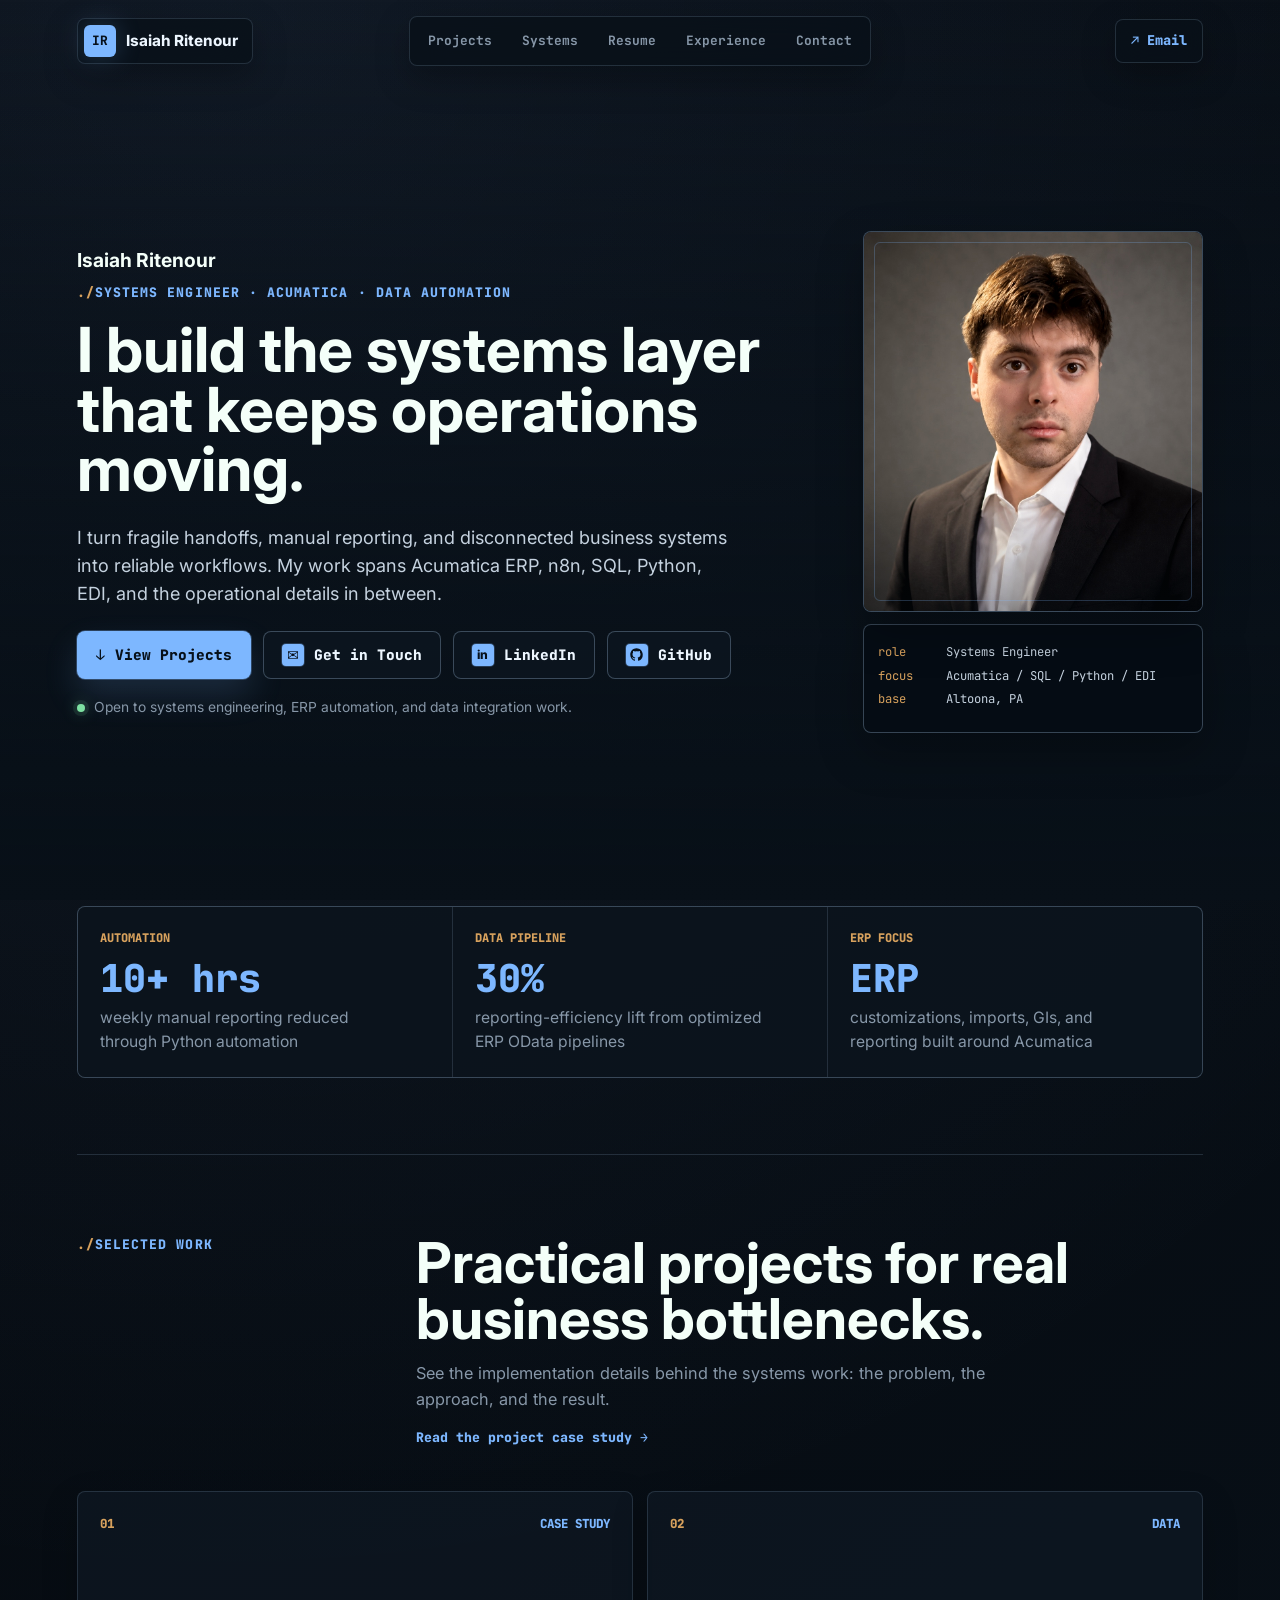
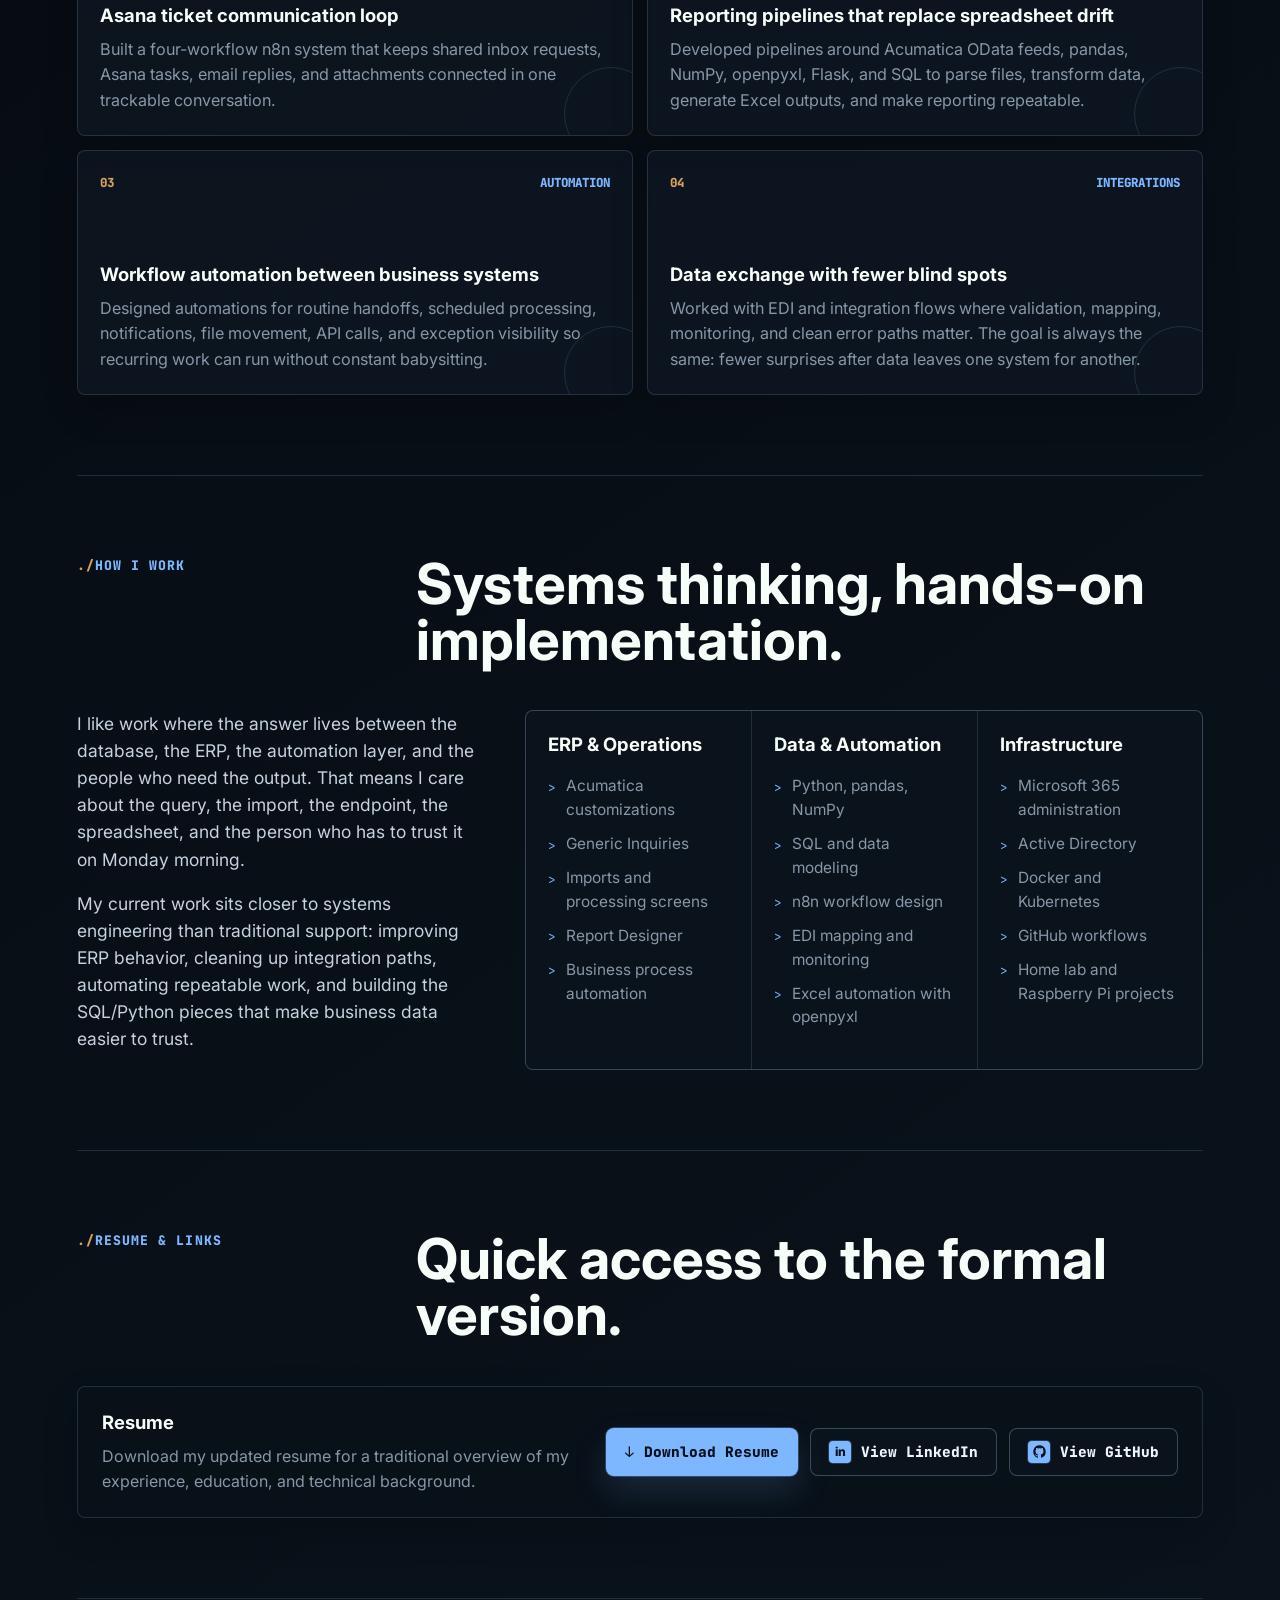
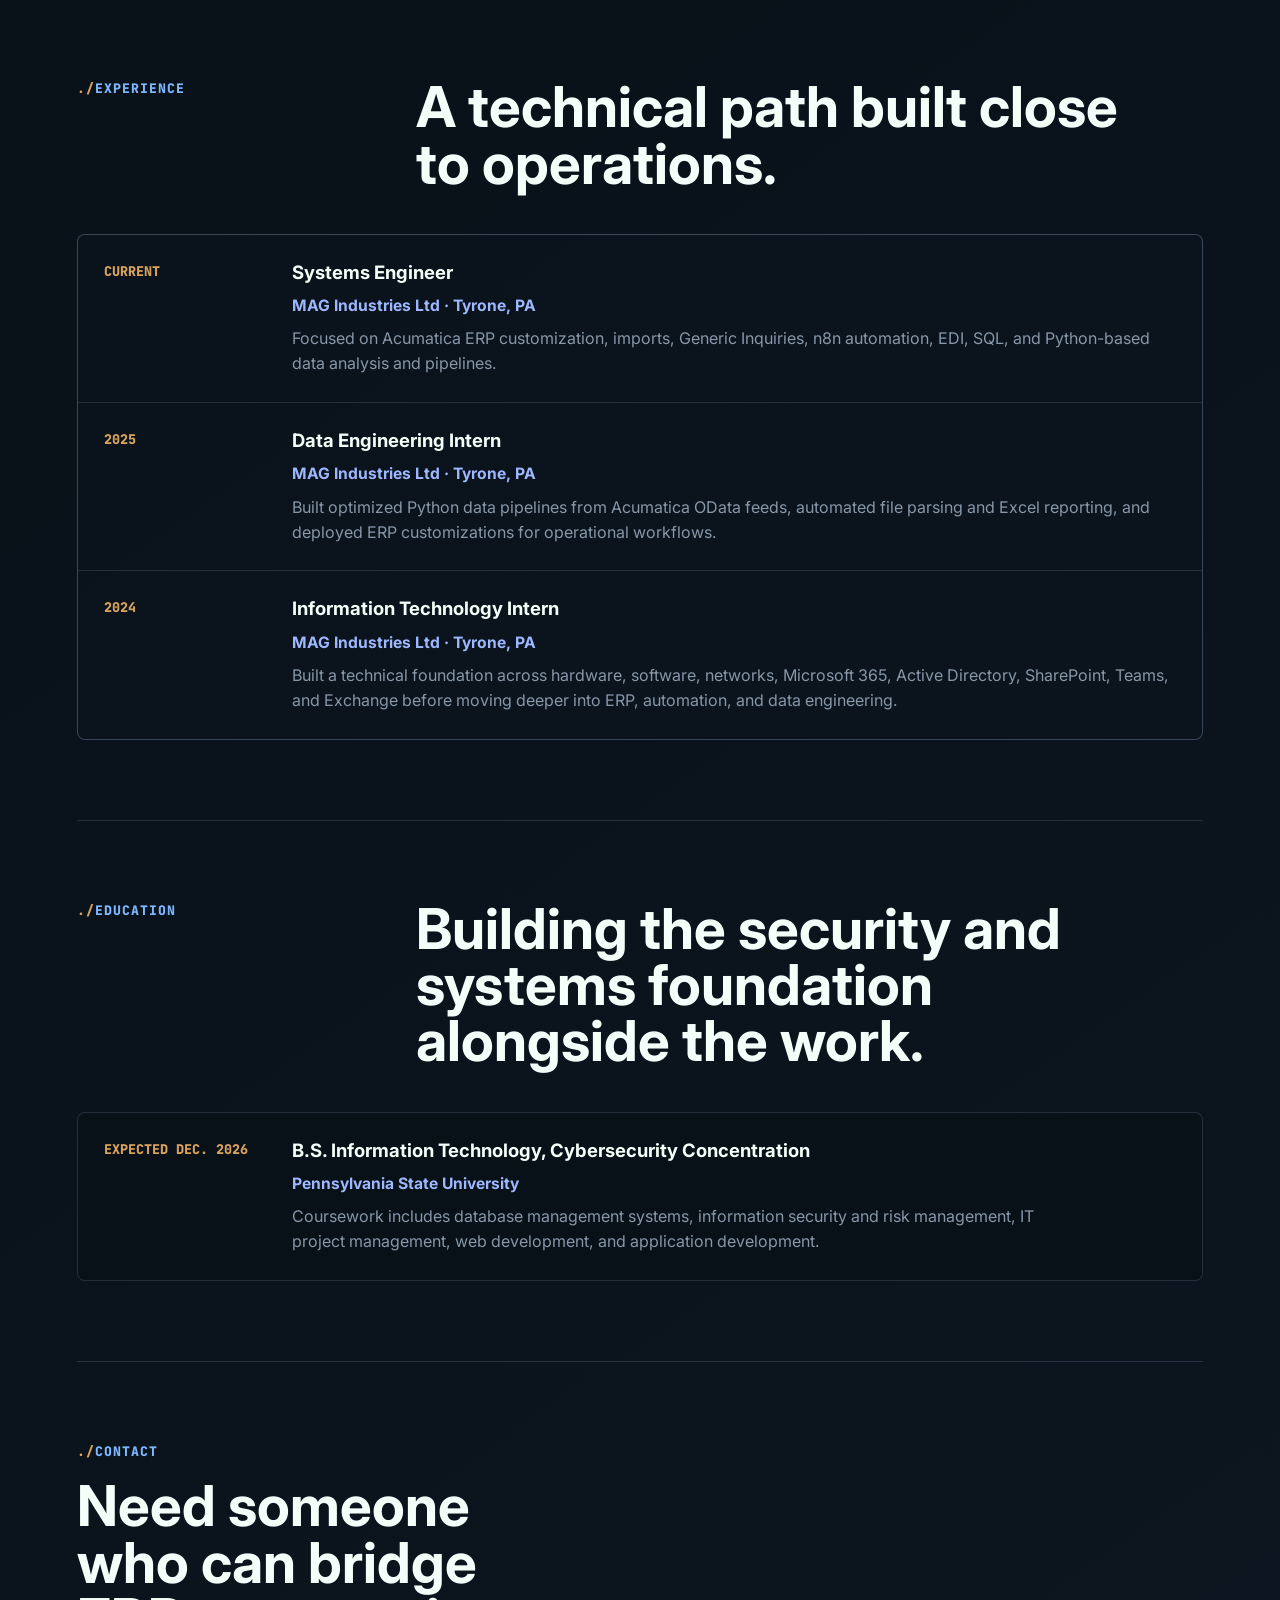
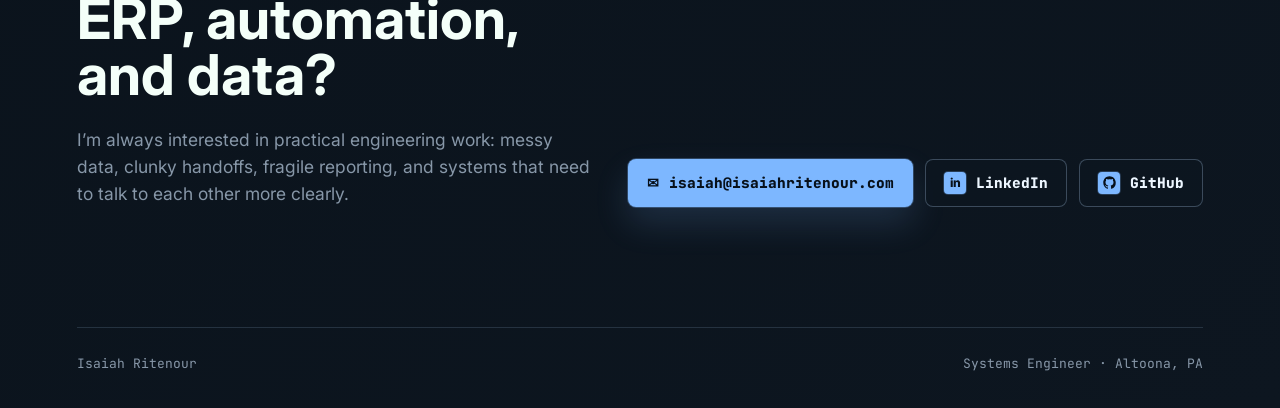
==== commit 86b80995: "Improve portfolio accessibility and canonical URLs" ====
--- a/index.html
+++ b/index.html
@@ -3,6 +3,7 @@
   <head>
     <meta charset="utf-8">
     <meta name="viewport" content="width=device-width, initial-scale=1">
+    <meta name="theme-color" content="#081018">
     <meta
       name="description"
       content="Isaiah Ritenour's portfolio featuring Acumatica ERP customizations, EDI workflows, n8n automation, SQL, Python data pipelines, and IT systems engineering projects."
@@ -27,11 +28,11 @@
     <meta name="twitter:image:alt" content="IR monogram for Isaiah Ritenour">
     <title>Isaiah Ritenour | Systems Engineer & Automation Developer</title>
     <link rel="canonical" href="https://isaiahritenour.com/">
-    <link rel="shortcut icon" href="/favicon.ico">
-    <link rel="icon" type="image/x-icon" href="/favicon.ico">
-    <link rel="icon" type="image/png" sizes="48x48" href="/assets/favicon-48x48.png">
-    <link rel="icon" type="image/png" sizes="32x32" href="/assets/favicon-32x32.png">
-    <link rel="apple-touch-icon" sizes="180x180" href="/assets/apple-touch-icon.png">
+    <link rel="shortcut icon" href="/assets/favicon-48x48.png?v=4">
+    <link rel="icon" type="image/x-icon" href="/favicon.ico?v=4">
+    <link rel="icon" type="image/png" sizes="32x32" href="/assets/favicon-32x32.png?v=4">
+    <link rel="icon" type="image/png" sizes="48x48" href="/assets/favicon-48x48.png?v=4">
+    <link rel="apple-touch-icon" sizes="180x180" href="/assets/apple-touch-icon.png?v=4">
     <link rel="preconnect" href="https://fonts.googleapis.com">
     <link rel="preconnect" href="https://fonts.gstatic.com" crossorigin>
     <link
@@ -78,6 +79,7 @@
     </script>
   </head>
   <body>
+    <a class="skip-link" href="#top">Skip to main content</a>
     <header class="site-header" data-header>
       <a class="brand" href="#top" aria-label="Isaiah Ritenour home">
         <span class="brand-mark">IR</span>
@@ -85,7 +87,7 @@
       </a>
 
       <nav class="nav" aria-label="Primary navigation">
-        <a href="projects.html">Projects</a>
+        <a href="/projects">Projects</a>
         <a href="#systems">Systems</a>
         <a href="#resume">Resume</a>
         <a href="#experience">Experience</a>
@@ -98,20 +100,19 @@
       </a>
     </header>
 
-    <main id="top">
+    <main id="top" tabindex="-1">
       <section class="hero section">
         <div class="hero-copy">
           <p class="hero-name">Isaiah Ritenour</p>
           <p class="eyebrow">Systems Engineer &middot; Acumatica &middot; Data Automation</p>
           <h1>I build the systems layer that keeps operations moving.</h1>
           <p class="hero-lede">
-            I work across Acumatica ERP customizations, imports, Generic Inquiries,
-            EDI workflows, n8n automations, SQL, and Python data pipelines. My sweet
-            spot is taking the messy middle between systems and turning it into
-            something reliable, visible, and easy to run.
+            I turn fragile handoffs, manual reporting, and disconnected business
+            systems into reliable workflows. My work spans Acumatica ERP, n8n,
+            SQL, Python, EDI, and the operational details in between.
           </p>
           <div class="hero-actions" aria-label="Intro actions">
-            <a class="button button-primary" href="projects.html">
+            <a class="button button-primary" href="/projects">
               <span aria-hidden="true">&darr;</span>
               View Projects
             </a>
@@ -144,6 +145,10 @@
               GitHub
             </a>
           </div>
+          <p class="availability-note">
+            <span aria-hidden="true"></span>
+            Open to systems engineering, ERP automation, and data integration work.
+          </p>
         </div>
 
         <aside class="portrait-panel" aria-label="Portrait and profile summary">
@@ -181,20 +186,27 @@
       <section class="section split-section" id="work">
         <div class="section-intro">
           <p class="eyebrow">Selected Work</p>
-          <h2>Practical projects for real business bottlenecks.</h2>
+          <div>
+            <h2>Practical projects for real business bottlenecks.</h2>
+            <p class="section-supporting-copy">
+              See the implementation details behind the systems work: the problem,
+              the approach, and the result.
+            </p>
+            <a class="text-link" href="/projects">Read the project case study <span aria-hidden="true">&rarr;</span></a>
+          </div>
         </div>
 
         <div class="work-grid">
           <article class="work-card">
             <div class="card-topline">
               <span>01</span>
-              <span>ERP</span>
-            </div>
-            <h3>Custom screens, imports, and Generic Inquiries</h3>
-            <p>
-              Built and maintained Acumatica customizations with C# DAC extensions,
-              validation logic, event handlers, processing screens, Report Designer
-              work, and GIs that give operations cleaner views of their data.
+              <span>Case Study</span>
+            </div>
+            <h3>Asana ticket communication loop</h3>
+            <p>
+              Built a four-workflow n8n system that keeps shared inbox requests,
+              Asana tasks, email replies, and attachments connected in one
+              trackable conversation.
             </p>
           </article>
 
@@ -394,20 +406,27 @@
               </p>
             </div>
           </article>
-
-          <article class="timeline-item">
-            <div class="timeline-date">2026</div>
-            <div>
-              <h3>B.S. Information Technology, Cybersecurity Concentration</h3>
-              <p class="muted">Pennsylvania State University &middot; Expected December 2026</p>
-              <p>
-                Coursework includes database management systems, information
-                security and risk management, IT project management, web development,
-                and application development.
-              </p>
-            </div>
-          </article>
-        </div>
+        </div>
+      </section>
+
+      <section class="section education" id="education">
+        <div class="section-intro">
+          <p class="eyebrow">Education</p>
+          <h2>Building the security and systems foundation alongside the work.</h2>
+        </div>
+
+        <article class="education-panel">
+          <div class="timeline-date">Expected Dec. 2026</div>
+          <div>
+            <h3>B.S. Information Technology, Cybersecurity Concentration</h3>
+            <p class="muted">Pennsylvania State University</p>
+            <p>
+              Coursework includes database management systems, information security
+              and risk management, IT project management, web development, and
+              application development.
+            </p>
+          </div>
+        </article>
       </section>
 
       <section class="section contact-section" id="contact">
--- a/styles.css
+++ b/styles.css
@@ -14,7 +14,8 @@
   --danger: #ff6f91;
   --shadow: 0 18px 46px rgba(0, 0, 0, 0.28);
   --radius: 8px;
-  --page-width: min(1180px, calc(100% - 40px));
+  --page-gutter: clamp(96px, 12vw, 220px);
+  --page-width: min(1600px, calc(100% - var(--page-gutter)));
   --mono: "JetBrains Mono", "SFMono-Regular", Consolas, monospace;
 }
 
@@ -24,6 +25,27 @@
 
 html {
   scroll-behavior: smooth;
+}
+
+.skip-link {
+  position: fixed;
+  top: 12px;
+  left: 12px;
+  z-index: 100;
+  padding: 10px 14px;
+  border-radius: 6px;
+  color: #07101a;
+  background: var(--accent);
+  font-family: var(--mono);
+  font-weight: 800;
+  transform: translateY(-160%);
+  transition: transform 160ms ease;
+}
+
+.skip-link:focus-visible {
+  transform: translateY(0);
+  outline: 3px solid #f4fff9;
+  outline-offset: 3px;
 }
 
 body {
@@ -53,6 +75,12 @@
 a {
   color: inherit;
   text-decoration: none;
+}
+
+a:focus-visible,
+button:focus-visible {
+  outline: 3px solid #f4fff9;
+  outline-offset: 3px;
 }
 
 .site-header {
@@ -132,7 +160,6 @@
 .nav a[aria-current="page"] {
   color: var(--accent);
   background: rgba(125, 183, 255, 0.1);
-  outline: none;
 }
 
 .header-action {
@@ -229,6 +256,23 @@
   flex-wrap: wrap;
   gap: 12px;
   margin-top: 24px;
+}
+
+.availability-note {
+  display: inline-flex;
+  align-items: center;
+  gap: 9px;
+  margin: 18px 0 0;
+  color: var(--muted);
+  font-size: clamp(0.85rem, 0.72rem + 0.18vw, 0.98rem);
+}
+
+.availability-note span {
+  width: 8px;
+  height: 8px;
+  border-radius: 50%;
+  background: #7de0a2;
+  box-shadow: 0 0 0 4px rgba(125, 224, 162, 0.1), 0 0 16px rgba(125, 224, 162, 0.45);
 }
 
 .button {
@@ -446,6 +490,7 @@
 .capabilities,
 .resume-section,
 .experience,
+.education,
 .contact-section {
   padding: 80px 0;
   border-top: 1px solid var(--line);
@@ -457,6 +502,34 @@
   gap: 40px;
   align-items: start;
   margin-bottom: 42px;
+}
+
+.section-intro h2 {
+  margin-bottom: 0;
+}
+
+.section-supporting-copy {
+  max-width: 620px;
+  margin: 14px 0 12px;
+  color: var(--muted);
+  font-size: clamp(0.98rem, 0.78rem + 0.28vw, 1.12rem);
+}
+
+.text-link {
+  display: inline-flex;
+  gap: 8px;
+  align-items: center;
+  color: var(--accent);
+  font-family: var(--mono);
+  font-size: clamp(0.82rem, 0.7rem + 0.16vw, 0.94rem);
+  font-weight: 800;
+}
+
+.text-link:hover,
+.text-link:focus-visible {
+  color: #b3d4ff;
+  text-decoration: underline;
+  text-underline-offset: 4px;
 }
 
 .work-grid {
@@ -595,6 +668,23 @@
   font-size: clamp(0.98rem, 0.78rem + 0.28vw, 1.16rem);
 }
 
+.education-panel {
+  display: grid;
+  grid-template-columns: 160px 1fr;
+  gap: 28px;
+  padding: 26px;
+  border: 1px solid var(--line);
+  border-radius: var(--radius);
+  background: rgba(8, 16, 24, 0.88);
+}
+
+.education-panel p:last-child {
+  max-width: 780px;
+  margin-bottom: 0;
+  color: var(--muted);
+  font-size: clamp(0.98rem, 0.78rem + 0.28vw, 1.16rem);
+}
+
 .muted {
   margin-bottom: 8px;
   color: var(--accent-3);
@@ -675,7 +765,8 @@
 
 @media (min-width: 1600px) {
   :root {
-    --page-width: min(1920px, calc(100% - clamp(48px, 5vw, 128px)));
+    --page-gutter: clamp(192px, 12vw, 256px);
+    --page-width: min(1920px, calc(100% - var(--page-gutter)));
   }
 
   .hero {
@@ -750,6 +841,10 @@
 }
 
 @media (max-width: 980px) {
+  :root {
+    --page-gutter: 44px;
+  }
+
   .site-header {
     grid-template-columns: 1fr auto;
   }
@@ -761,6 +856,7 @@
   .hero,
   .capability-layout,
   .resume-panel,
+  .education-panel,
   .contact-section {
     grid-template-columns: 1fr;
   }
@@ -804,10 +900,14 @@
 }
 
 @media (max-width: 680px) {
+  :root {
+    --page-gutter: 28px;
+  }
+
   .site-header,
   .section,
   .footer {
-    width: min(100% - 28px, 1180px);
+    width: var(--page-width);
   }
 
   .site-header {
@@ -867,6 +967,7 @@
 .capabilities,
 .resume-section,
 .experience,
+.education,
 .contact-section {
   padding: 70px 0;
 }
@@ -910,10 +1011,132 @@
   font-size: clamp(1.05rem, 0.82rem + 0.36vw, 1.28rem);
 }
 
-.project-board,
+.projects-hero-copy .project-tags {
+  margin-top: 18px;
+  padding-top: 0;
+}
+
+.case-study-overview,
+.case-study-split,
+.workflow-map,
 .workflow-section {
   padding: 80px 0;
   border-top: 1px solid var(--line);
+}
+
+.case-study-overview {
+  padding: 62px 0;
+}
+
+.case-study-overview {
+  display: grid;
+  grid-template-columns: minmax(0, 0.9fr) minmax(280px, 0.36fr);
+  gap: 28px;
+  align-items: start;
+}
+
+.case-study-brief {
+  padding-right: clamp(0px, 4vw, 64px);
+}
+
+.case-study-brief h2,
+.case-study-panel h2,
+.workflow-map h2,
+.workflow-section h2 {
+  max-width: 920px;
+  font-size: clamp(2.1rem, 1.45rem + 2vw, 4.1rem);
+  line-height: 1.03;
+}
+
+.case-study-brief p:not(.eyebrow),
+.case-study-panel p,
+.workflow-component p,
+.section-intro p:not(.eyebrow) {
+  color: var(--muted);
+  font-size: clamp(0.98rem, 0.78rem + 0.3vw, 1.18rem);
+}
+
+.workflow-map-intro,
+.workflow-proof-intro {
+  display: block;
+  max-width: 920px;
+  margin-bottom: 24px;
+}
+
+.workflow-map-intro h2,
+.workflow-proof-intro h2 {
+  max-width: 820px;
+  margin-bottom: 16px;
+}
+
+.workflow-map-intro p:not(.eyebrow),
+.workflow-proof-intro p:not(.eyebrow) {
+  max-width: 760px;
+}
+
+.case-study-facts {
+  display: grid;
+  grid-template-columns: repeat(2, minmax(0, 1fr));
+  gap: 1px;
+  overflow: hidden;
+  border: 1px solid var(--line);
+  border-radius: var(--radius);
+  background: var(--line);
+}
+
+.case-study-facts div {
+  min-height: 132px;
+  padding: 16px;
+  background: rgba(8, 16, 24, 0.88);
+}
+
+.case-study-facts .metric-value {
+  font-size: clamp(1.5rem, 2.2vw, 2rem);
+}
+
+.case-study-facts .metric-label {
+  max-width: 170px;
+  margin-top: 6px;
+  font-size: clamp(0.78rem, 0.66rem + 0.16vw, 0.92rem);
+  line-height: 1.35;
+}
+
+.case-study-split {
+  display: grid;
+  grid-template-columns: repeat(2, minmax(0, 1fr));
+  gap: 14px;
+}
+
+.case-study-panel,
+.workflow-component {
+  border: 1px solid var(--line);
+  border-radius: var(--radius);
+  background: rgba(8, 16, 24, 0.88);
+}
+
+.case-study-panel {
+  padding: 24px;
+}
+
+.workflow-component-grid {
+  display: grid;
+  grid-template-columns: repeat(4, minmax(0, 1fr));
+  gap: 14px;
+}
+
+.workflow-component {
+  display: grid;
+  gap: 14px;
+  align-content: start;
+  min-height: 260px;
+  padding: 22px;
+}
+
+.workflow-component > span {
+  color: var(--accent-2);
+  font-family: var(--mono);
+  font-size: clamp(0.82rem, 0.68rem + 0.18vw, 0.96rem);
+  font-weight: 800;
 }
 
 .project-feature {
@@ -1042,7 +1265,6 @@
 .workflow-tab.is-active {
   border-color: var(--line-strong);
   background: rgba(125, 183, 255, 0.08);
-  outline: none;
 }
 
 .workflow-tab span {
@@ -1136,7 +1358,6 @@
 .workflow-canvas-fullscreen:focus-visible {
   border-color: var(--accent);
   color: #f4fff9;
-  outline: none;
 }
 
 .workflow-canvas.is-panning {
@@ -1183,12 +1404,6 @@
   cursor: pointer;
 }
 
-.workflow-node:hover,
-.workflow-node:focus-visible,
-.workflow-node.is-selected {
-  outline: none;
-}
-
 .workflow-node:hover .workflow-node-icon,
 .workflow-node:focus-visible .workflow-node-icon,
 .workflow-node.is-selected .workflow-node-icon {
@@ -1353,7 +1568,21 @@
 .workflow-controls button:focus-visible {
   border-color: var(--accent);
   color: #f4fff9;
-  outline: none;
+}
+
+@media (prefers-reduced-motion: reduce) {
+  html {
+    scroll-behavior: auto;
+  }
+
+  *,
+  *::before,
+  *::after {
+    animation-duration: 0.01ms !important;
+    animation-iteration-count: 1 !important;
+    scroll-behavior: auto !important;
+    transition-duration: 0.01ms !important;
+  }
 }
 
 .workflow-shell:fullscreen {
@@ -1437,12 +1666,15 @@
 @media (max-width: 980px) {
   .projects-hero,
   .project-feature,
+  .case-study-overview,
+  .case-study-split,
   .workflow-shell {
     grid-template-columns: 1fr;
   }
 
-  .project-card-grid {
-    grid-template-columns: 1fr;
+  .project-card-grid,
+  .workflow-component-grid {
+    grid-template-columns: repeat(2, minmax(0, 1fr));
   }
 
   .workflow-list {
@@ -1452,11 +1684,18 @@
 
 @media (max-width: 680px) {
   .projects-hero,
-  .project-board,
+  .case-study-overview,
+  .case-study-split,
+  .workflow-map,
   .workflow-section {
     padding: 58px 0;
   }
 
+  .project-card-grid,
+  .workflow-component-grid {
+    grid-template-columns: 1fr;
+  }
+
   .workflow-toolbar {
     flex-direction: column;
   }
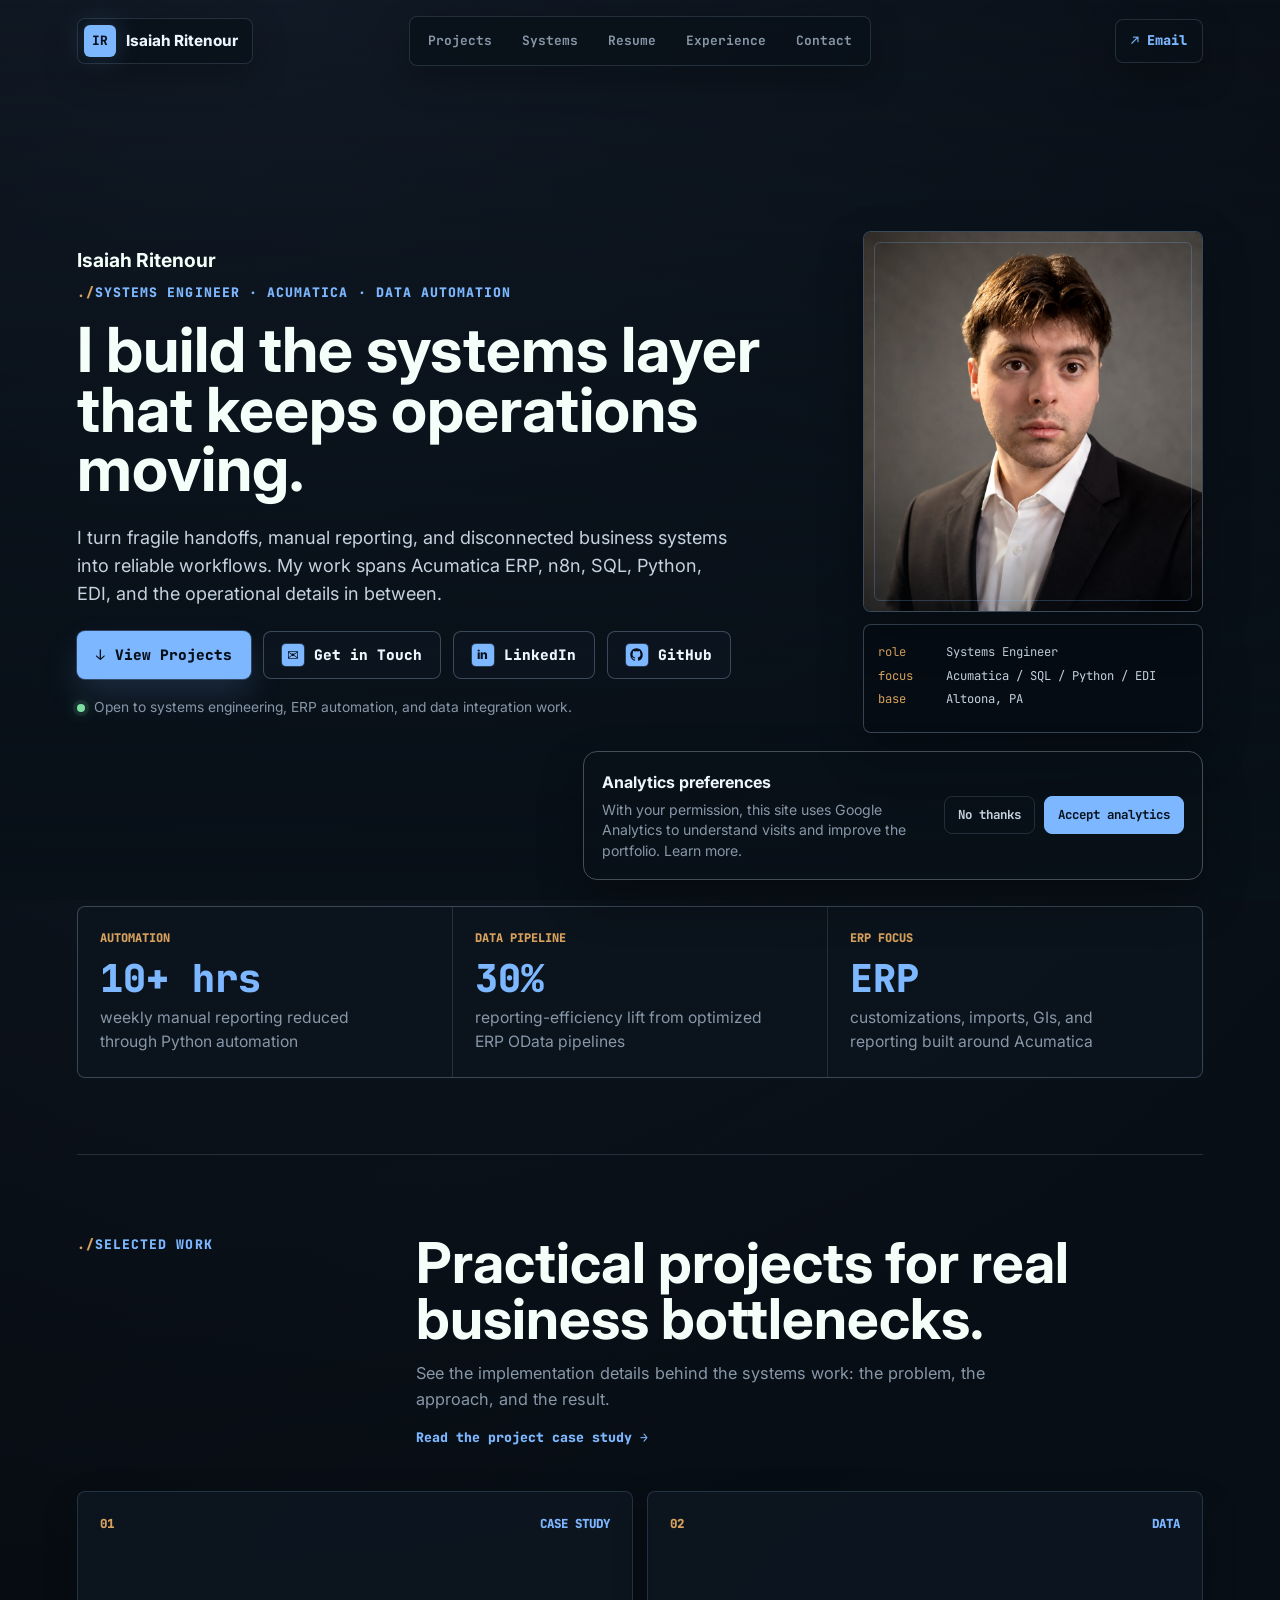
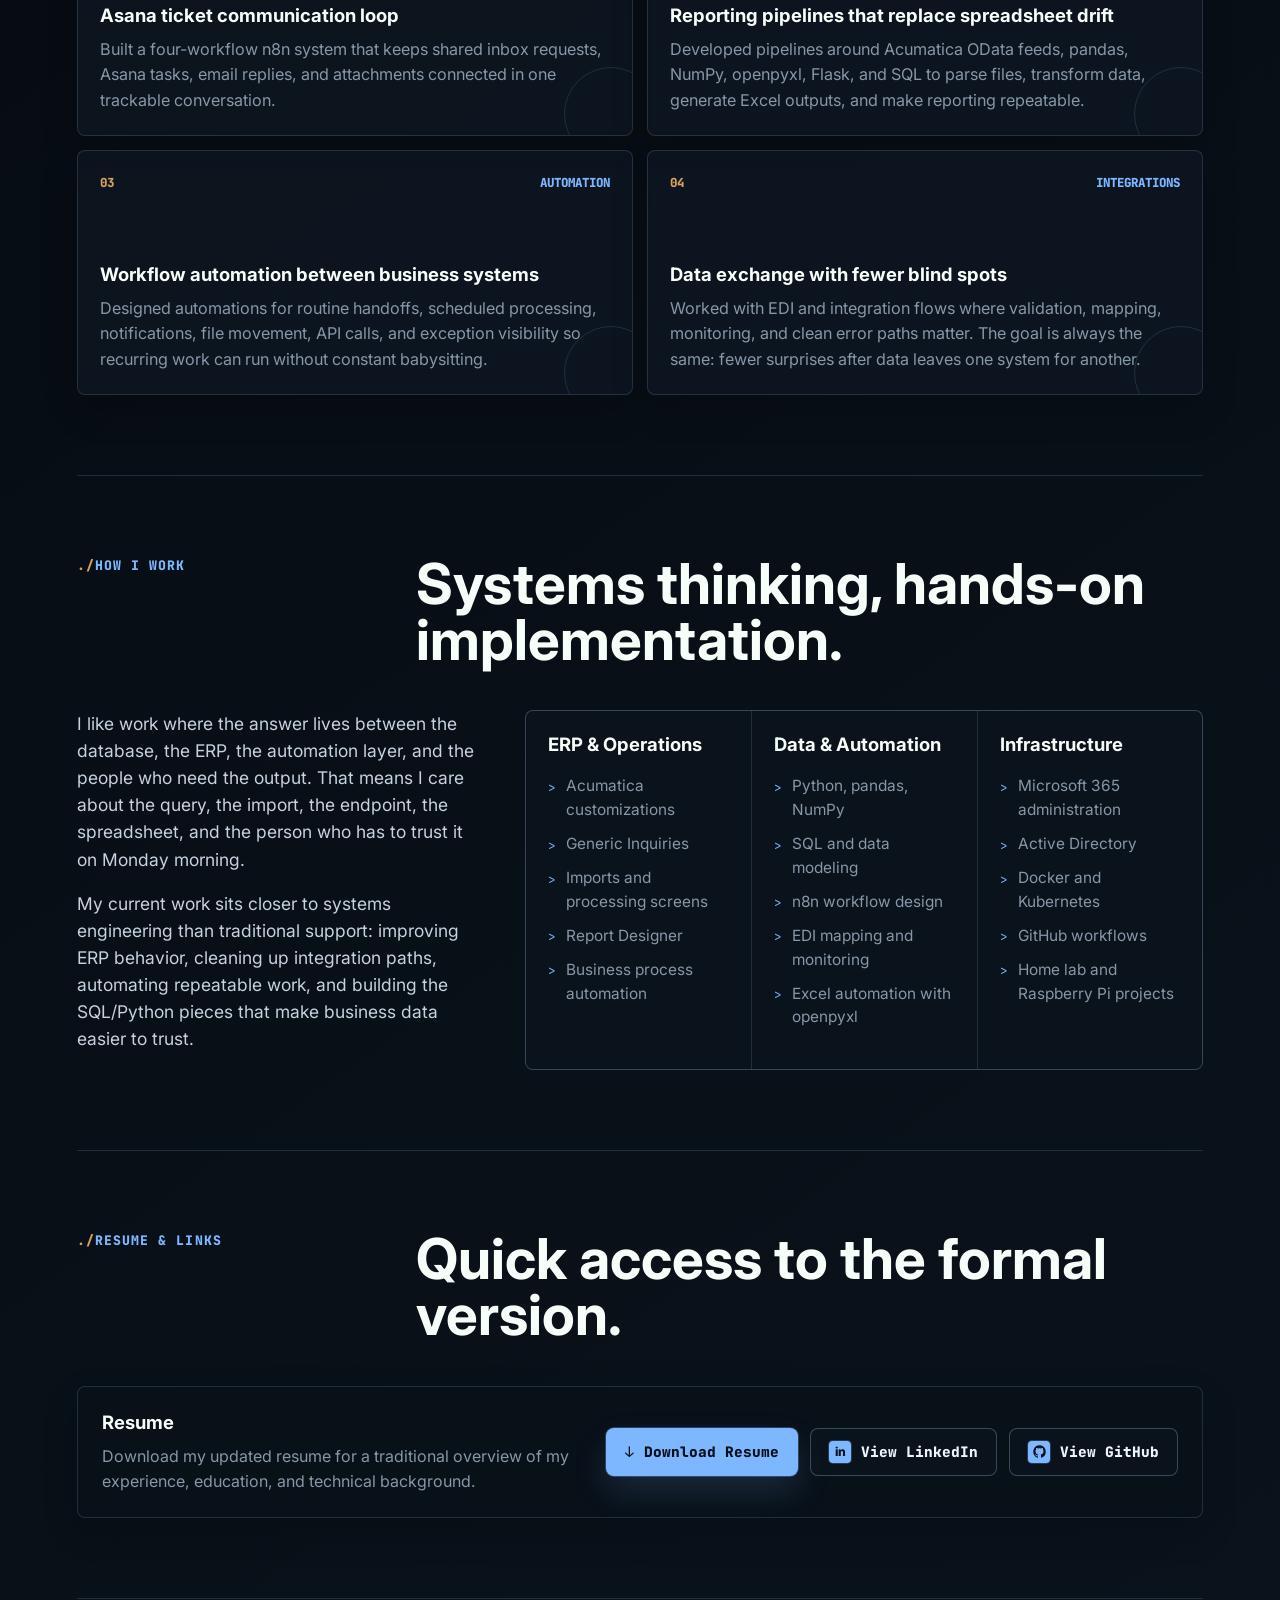
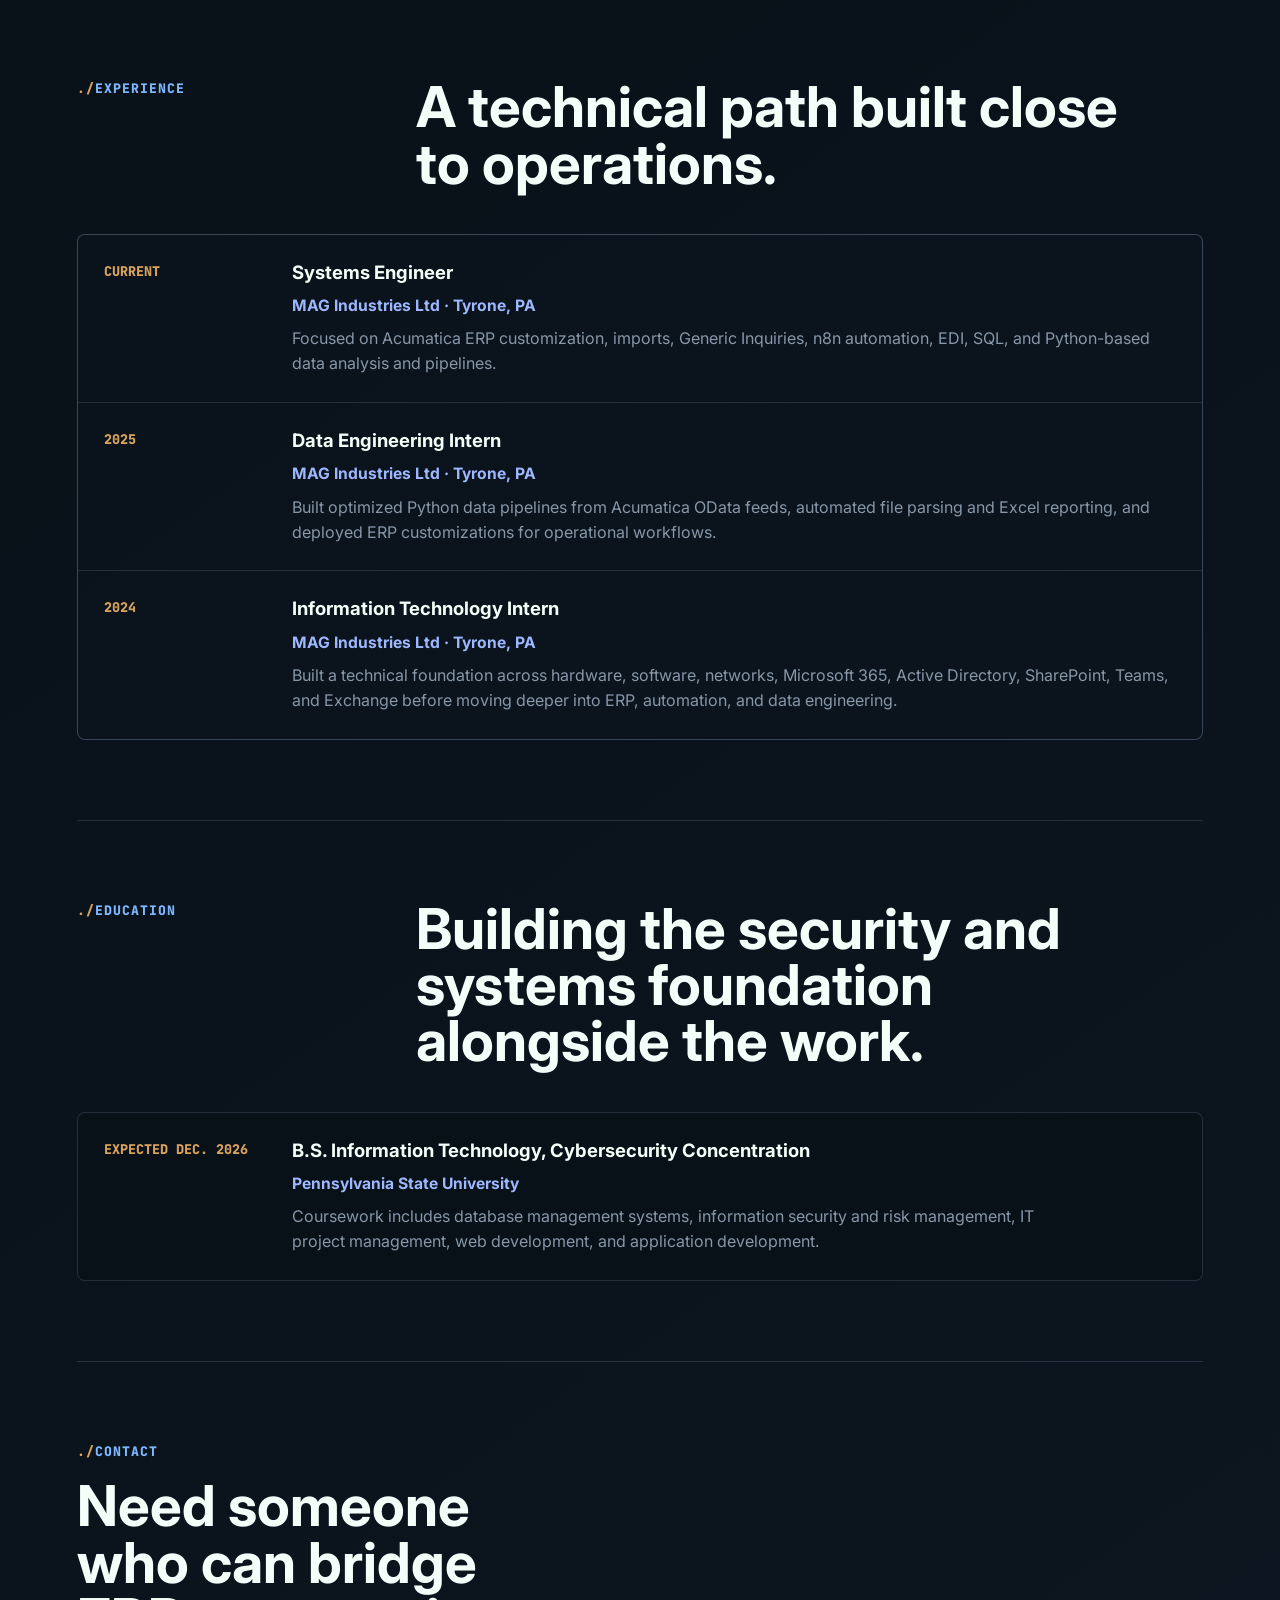
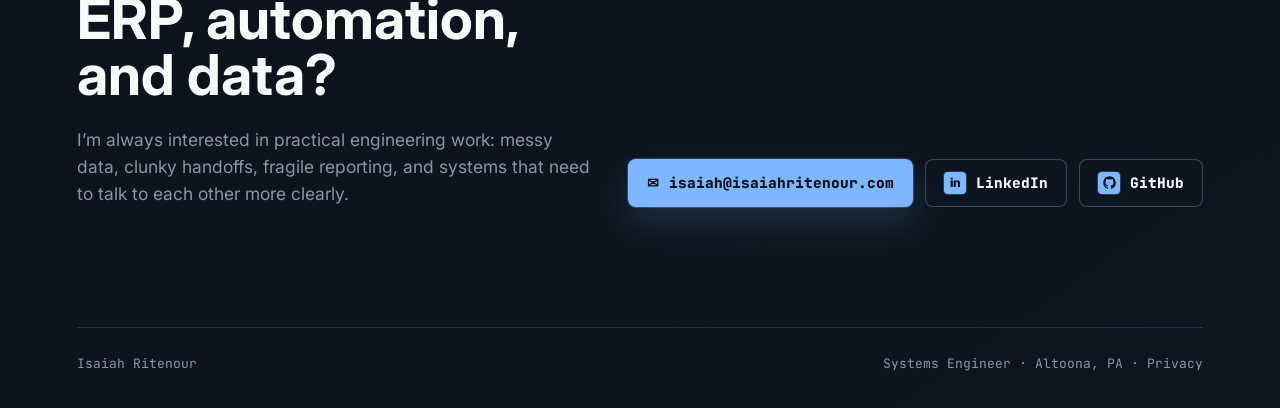
==== commit 1aea7d57: "Add consent-aware Google Analytics" ====
--- a/index.html
+++ b/index.html
@@ -474,7 +474,7 @@
 
     <footer class="footer">
       <span>Isaiah Ritenour</span>
-      <span>Systems Engineer &middot; Altoona, PA</span>
+      <span>Systems Engineer &middot; Altoona, PA &middot; <a href="/privacy.html">Privacy</a></span>
     </footer>
 
     <script src="script.js"></script>
--- a/styles.css
+++ b/styles.css
@@ -752,6 +752,61 @@
   font-size: clamp(0.8rem, 0.7rem + 0.14vw, 0.9rem);
 }
 
+.cookie-notice {
+  position: fixed;
+  right: max(20px, calc((100vw - var(--page-width)) / 2));
+  bottom: 20px;
+  z-index: 50;
+  display: flex;
+  align-items: center;
+  gap: 22px;
+  width: min(620px, calc(100vw - 40px));
+  padding: 18px;
+  border: 1px solid color-mix(in srgb, var(--line) 85%, white 15%);
+  border-radius: 14px;
+  background: color-mix(in srgb, var(--surface) 94%, black 6%);
+  box-shadow: 0 20px 45px rgb(0 0 0 / 0.32);
+}
+
+.cookie-notice__copy {
+  flex: 1 1 290px;
+}
+
+.cookie-notice__copy strong {
+  display: block;
+  margin-bottom: 5px;
+}
+
+.cookie-notice__copy p {
+  margin: 0;
+  color: var(--muted);
+  font-size: 0.88rem;
+  line-height: 1.45;
+}
+
+.cookie-notice__actions {
+  display: flex;
+  flex: 0 0 auto;
+  gap: 9px;
+}
+
+.cookie-notice__button {
+  min-height: 38px;
+  padding: 0 13px;
+  border: 1px solid var(--accent);
+  border-radius: 8px;
+  background: var(--accent);
+  color: #07111d;
+  font: 700 0.78rem/1 var(--mono);
+  cursor: pointer;
+}
+
+.cookie-notice__button--secondary {
+  border-color: var(--line);
+  background: transparent;
+  color: var(--text);
+}
+
 .not-found {
   display: grid;
   align-content: center;
@@ -908,6 +963,17 @@
   .section,
   .footer {
     width: var(--page-width);
+  }
+
+  .cookie-notice {
+    right: 20px;
+    flex-direction: column;
+    align-items: stretch;
+    gap: 14px;
+  }
+
+  .cookie-notice__actions {
+    justify-content: flex-end;
   }
 
   .site-header {
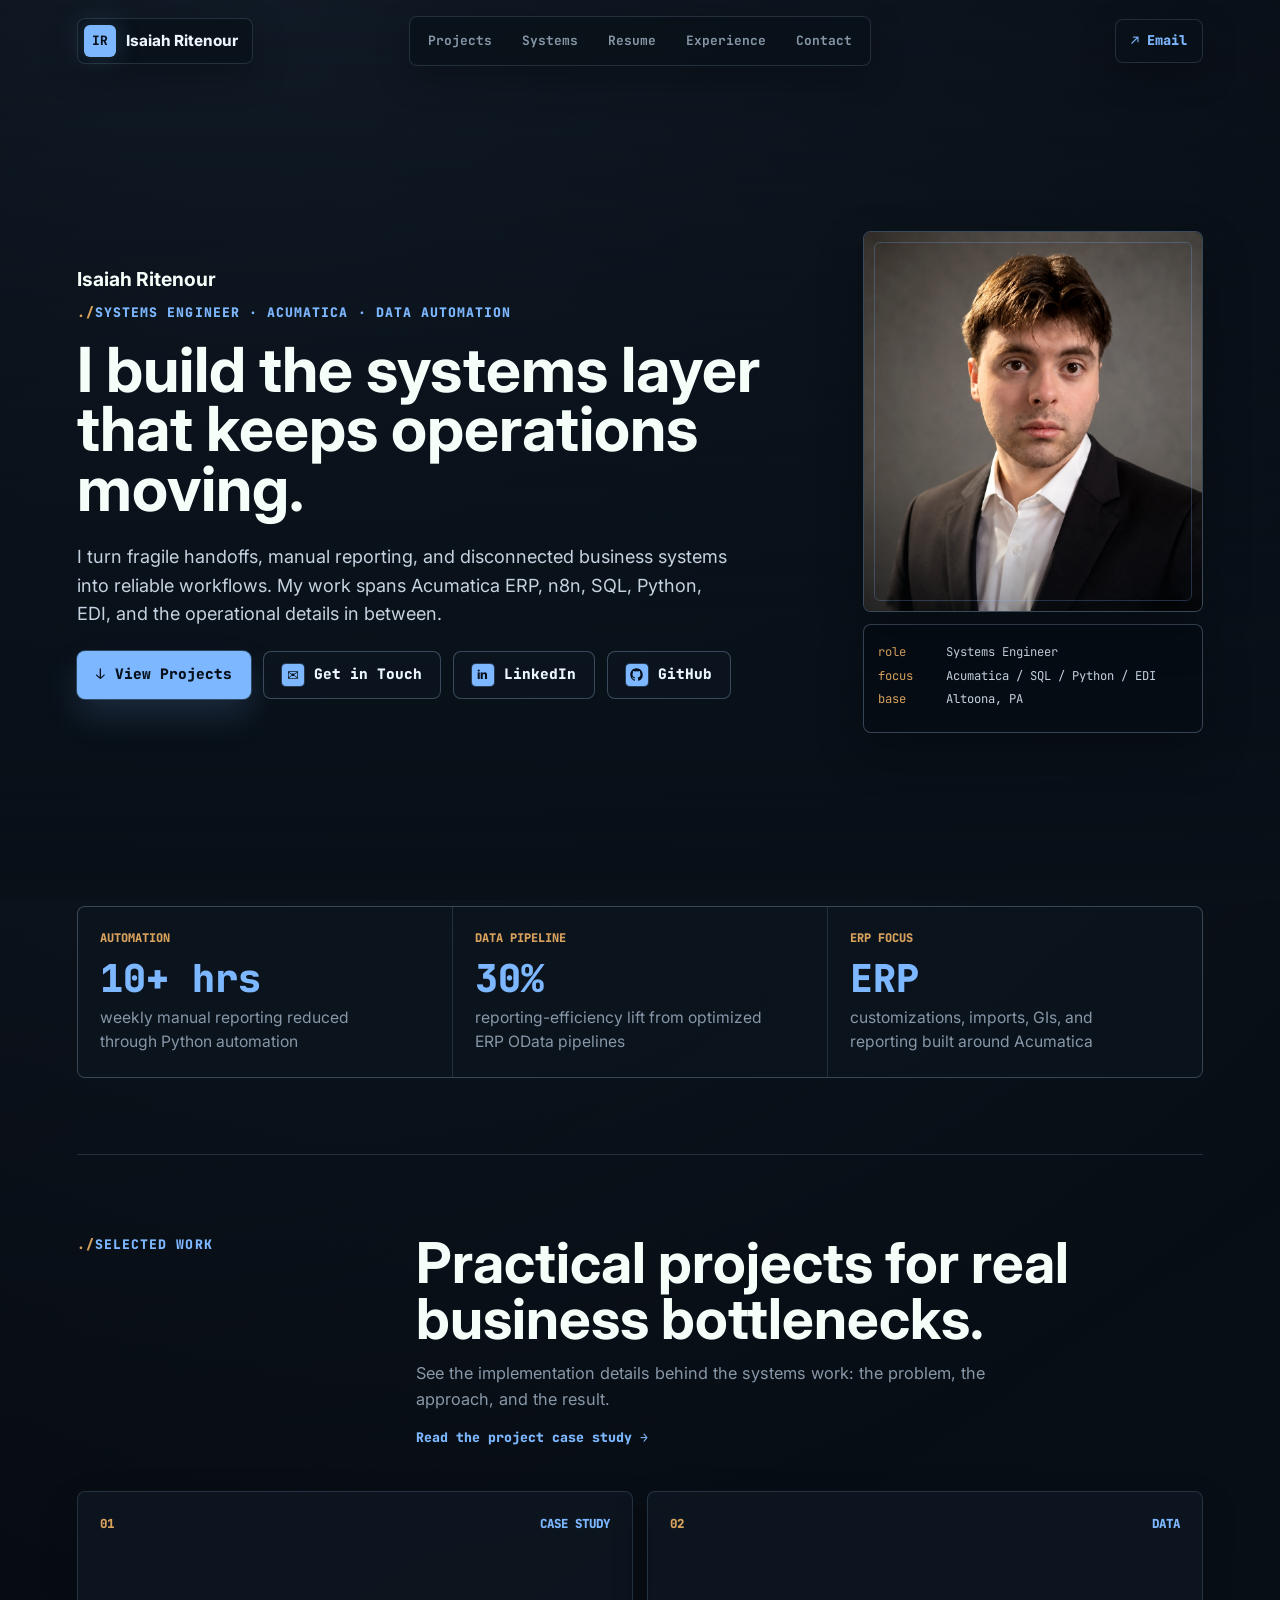
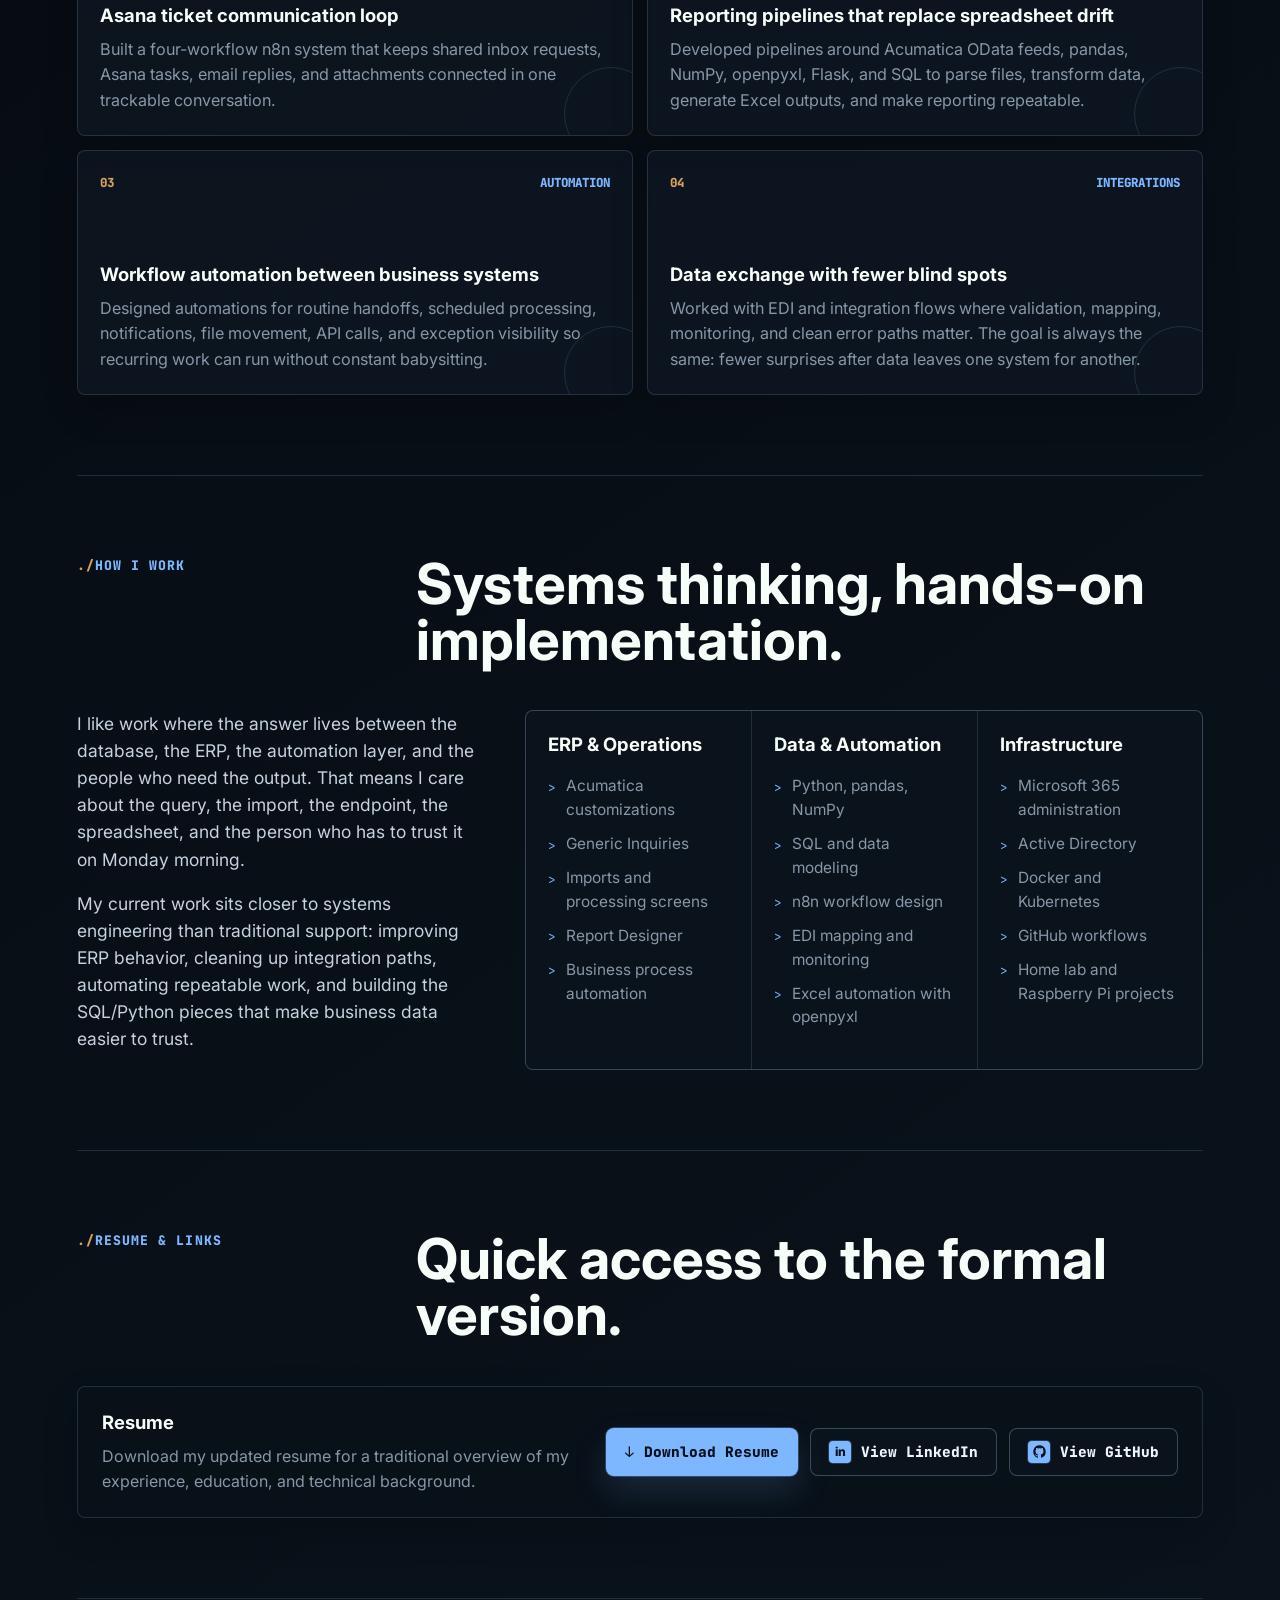
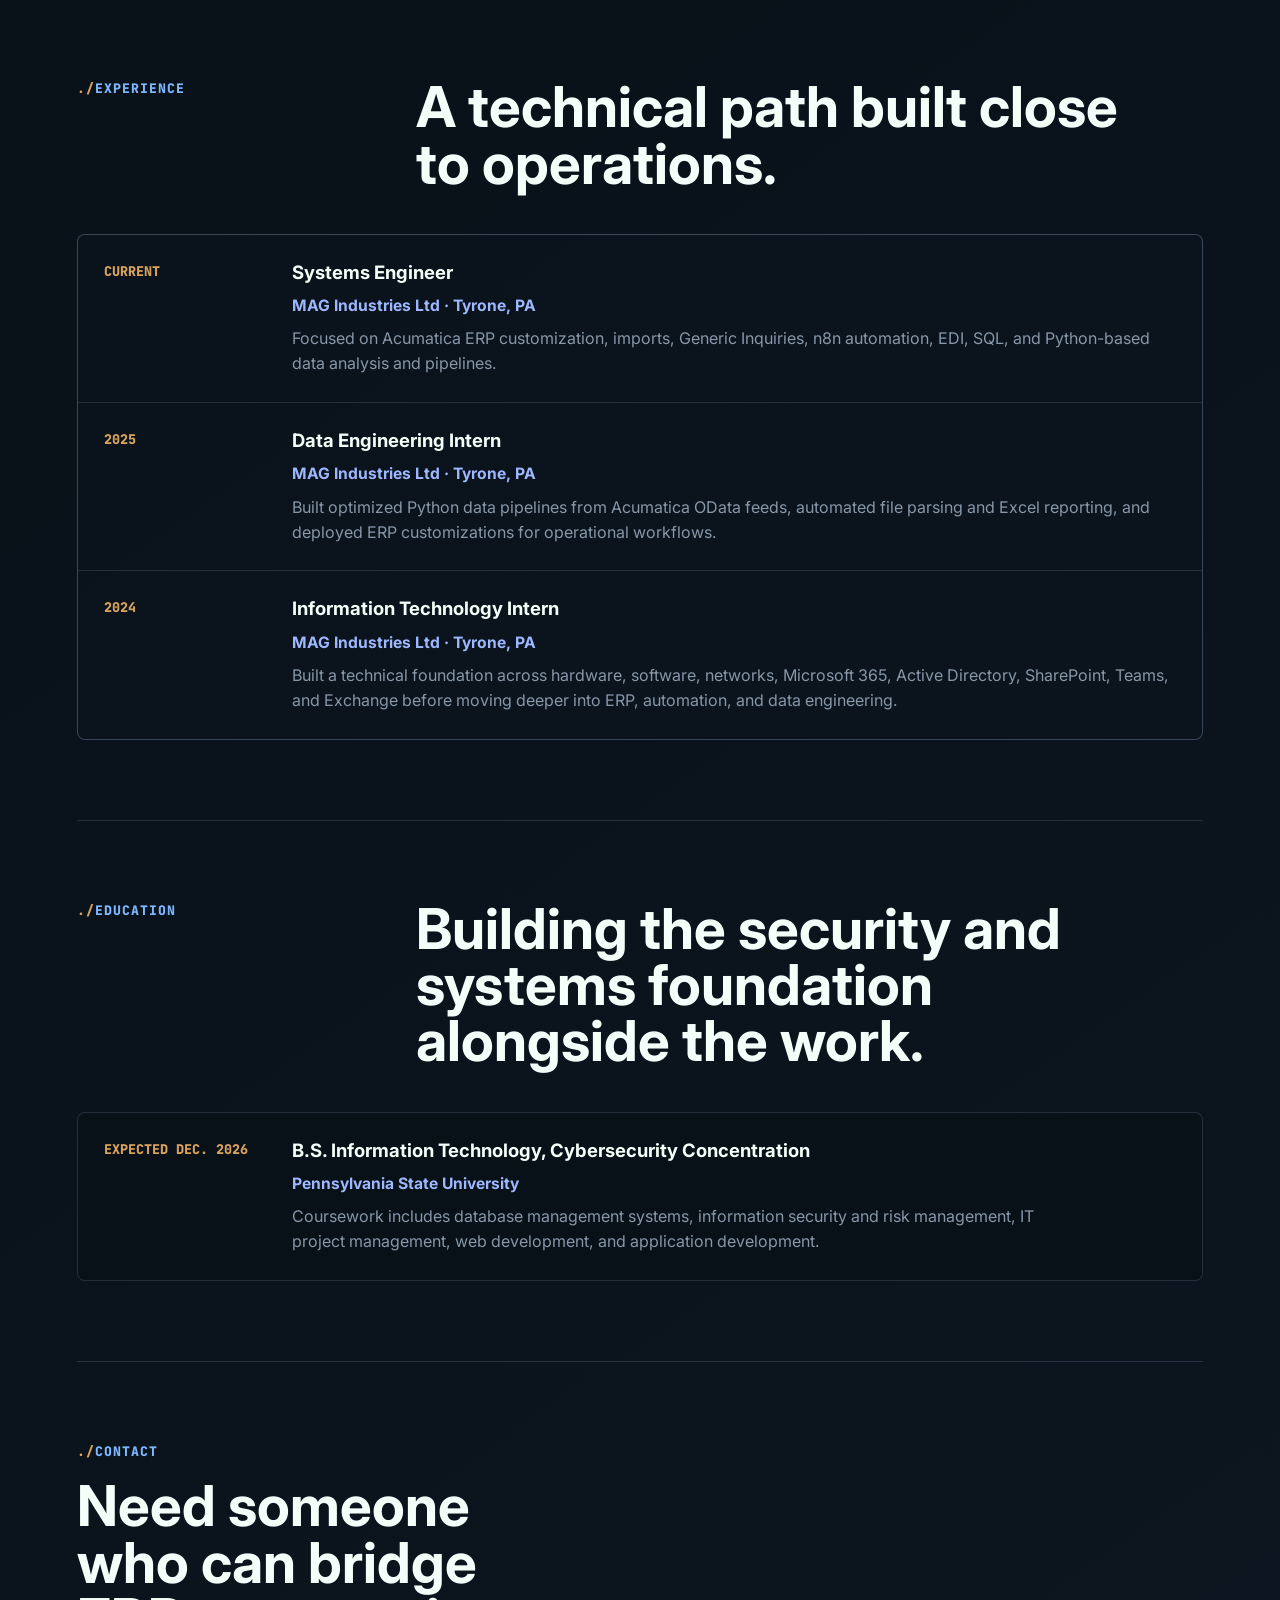
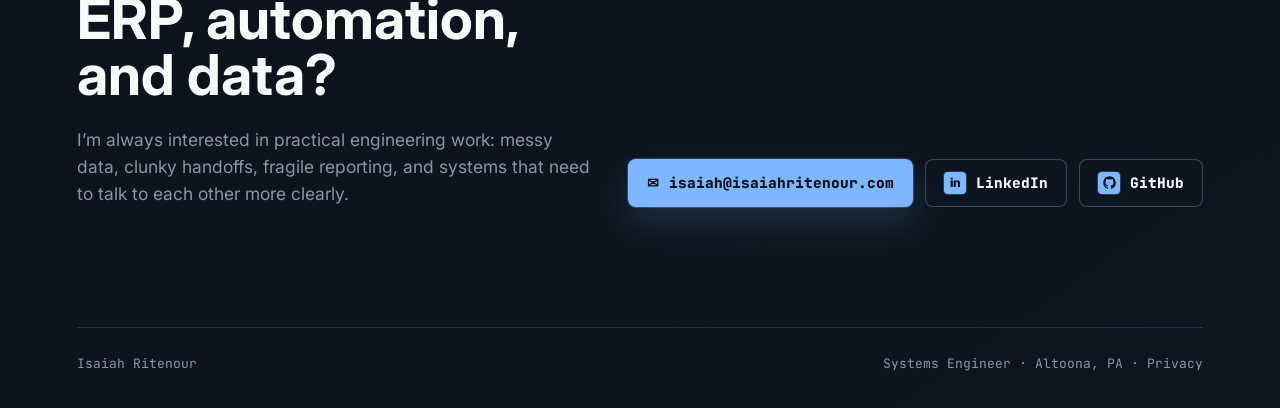
==== commit 7cbd3567: "Remove availability status from hero" ====
--- a/index.html
+++ b/index.html
@@ -145,10 +145,6 @@
               GitHub
             </a>
           </div>
-          <p class="availability-note">
-            <span aria-hidden="true"></span>
-            Open to systems engineering, ERP automation, and data integration work.
-          </p>
         </div>
 
         <aside class="portrait-panel" aria-label="Portrait and profile summary">
@@ -474,7 +470,7 @@
 
     <footer class="footer">
       <span>Isaiah Ritenour</span>
-      <span>Systems Engineer &middot; Altoona, PA &middot; <a href="/privacy.html">Privacy</a></span>
+      <span>Systems Engineer &middot; Altoona, PA &middot; <a href="/privacy">Privacy</a></span>
     </footer>
 
     <script src="script.js"></script>
--- a/styles.css
+++ b/styles.css
@@ -258,23 +258,6 @@
   margin-top: 24px;
 }
 
-.availability-note {
-  display: inline-flex;
-  align-items: center;
-  gap: 9px;
-  margin: 18px 0 0;
-  color: var(--muted);
-  font-size: clamp(0.85rem, 0.72rem + 0.18vw, 0.98rem);
-}
-
-.availability-note span {
-  width: 8px;
-  height: 8px;
-  border-radius: 50%;
-  background: #7de0a2;
-  box-shadow: 0 0 0 4px rgba(125, 224, 162, 0.1), 0 0 16px rgba(125, 224, 162, 0.45);
-}
-
 .button {
   display: inline-flex;
   align-items: center;
@@ -807,6 +790,33 @@
   color: var(--text);
 }
 
+body.has-consent-dialog::after {
+  position: fixed;
+  inset: 0;
+  z-index: 45;
+  background: rgb(0 0 0 / 0.48);
+  backdrop-filter: blur(4px);
+  content: "";
+}
+
+.cookie-notice--modal {
+  top: 50%;
+  right: auto;
+  bottom: auto;
+  left: 50%;
+  z-index: 50;
+  width: min(500px, calc(100vw - 40px));
+  align-items: stretch;
+  transform: translate(-50%, -50%);
+  border-color: color-mix(in srgb, var(--accent) 38%, var(--line));
+  background: color-mix(in srgb, var(--surface) 97%, black 3%);
+  box-shadow: 0 28px 80px rgb(0 0 0 / 0.54);
+}
+
+.cookie-notice--modal .cookie-notice__actions {
+  justify-content: flex-end;
+}
+
 .not-found {
   display: grid;
   align-content: center;
@@ -816,6 +826,103 @@
 
 .not-found h1 {
   max-width: 940px;
+}
+
+.privacy-page {
+  min-height: min(calc(100svh - 132px), 820px);
+  padding-top: clamp(88px, 11vw, 172px);
+  padding-bottom: clamp(76px, 9vw, 132px);
+}
+
+.privacy-page__intro {
+  max-width: 810px;
+}
+
+.privacy-page h1 {
+  max-width: 900px;
+  margin: 14px 0 0;
+  font-size: clamp(3rem, 6vw, 6.3rem);
+  letter-spacing: -0.065em;
+}
+
+.privacy-page__lede {
+  max-width: 620px;
+  margin: 22px 0 0;
+  color: var(--muted);
+  font-size: clamp(1.05rem, 0.86rem + 0.32vw, 1.28rem);
+  line-height: 1.55;
+}
+
+.privacy-grid {
+  display: grid;
+  grid-template-columns: minmax(0, 1.12fr) minmax(0, 0.88fr);
+  gap: 14px;
+  max-width: 1040px;
+  margin-top: clamp(42px, 5vw, 68px);
+}
+
+.privacy-card {
+  display: flex;
+  min-height: 220px;
+  flex-direction: column;
+  align-items: flex-start;
+  padding: clamp(22px, 2.5vw, 32px);
+  border: 1px solid var(--line);
+  border-radius: var(--radius);
+  background: rgba(8, 16, 24, 0.62);
+  box-shadow: 0 18px 42px rgba(0, 0, 0, 0.12);
+}
+
+.privacy-card--featured {
+  background: linear-gradient(135deg, rgba(31, 73, 115, 0.35), rgba(8, 16, 24, 0.76) 62%);
+}
+
+.privacy-card__label {
+  margin: 0;
+  color: #d4a155;
+  font-family: var(--mono);
+  font-size: 0.78rem;
+  font-weight: 800;
+  letter-spacing: 0.08em;
+  text-transform: uppercase;
+}
+
+.privacy-card h2 {
+  max-width: 560px;
+  margin: 18px 0 0;
+  font-size: clamp(1.35rem, 1.04rem + 0.42vw, 1.85rem);
+  line-height: 1.1;
+}
+
+.privacy-card p:not(.privacy-card__label) {
+  max-width: 590px;
+  margin: 16px 0 0;
+  color: var(--muted);
+  line-height: 1.55;
+}
+
+.privacy-card .button {
+  margin-top: auto;
+}
+
+.privacy-card--wide {
+  grid-column: 1 / -1;
+  min-height: auto;
+  padding-block: 22px;
+}
+
+.privacy-card--wide p:not(.privacy-card__label) {
+  margin-top: 9px;
+}
+
+.privacy-card a {
+  color: var(--accent);
+  text-decoration: underline;
+  text-underline-offset: 3px;
+}
+
+.privacy-page__actions {
+  margin-top: 22px;
 }
 
 @media (min-width: 1600px) {
@@ -959,6 +1066,26 @@
     --page-gutter: 28px;
   }
 
+  .privacy-page {
+    padding-top: 72px;
+  }
+
+  .privacy-page h1 {
+    font-size: clamp(2.85rem, 15vw, 4.3rem);
+  }
+
+  .privacy-grid {
+    grid-template-columns: 1fr;
+  }
+
+  .privacy-card {
+    min-height: auto;
+  }
+
+  .privacy-card .button {
+    margin-top: 24px;
+  }
+
   .site-header,
   .section,
   .footer {
@@ -974,6 +1101,13 @@
 
   .cookie-notice__actions {
     justify-content: flex-end;
+  }
+
+  .cookie-notice--modal {
+    right: auto;
+    bottom: auto;
+    left: 50%;
+    align-items: stretch;
   }
 
   .site-header {
